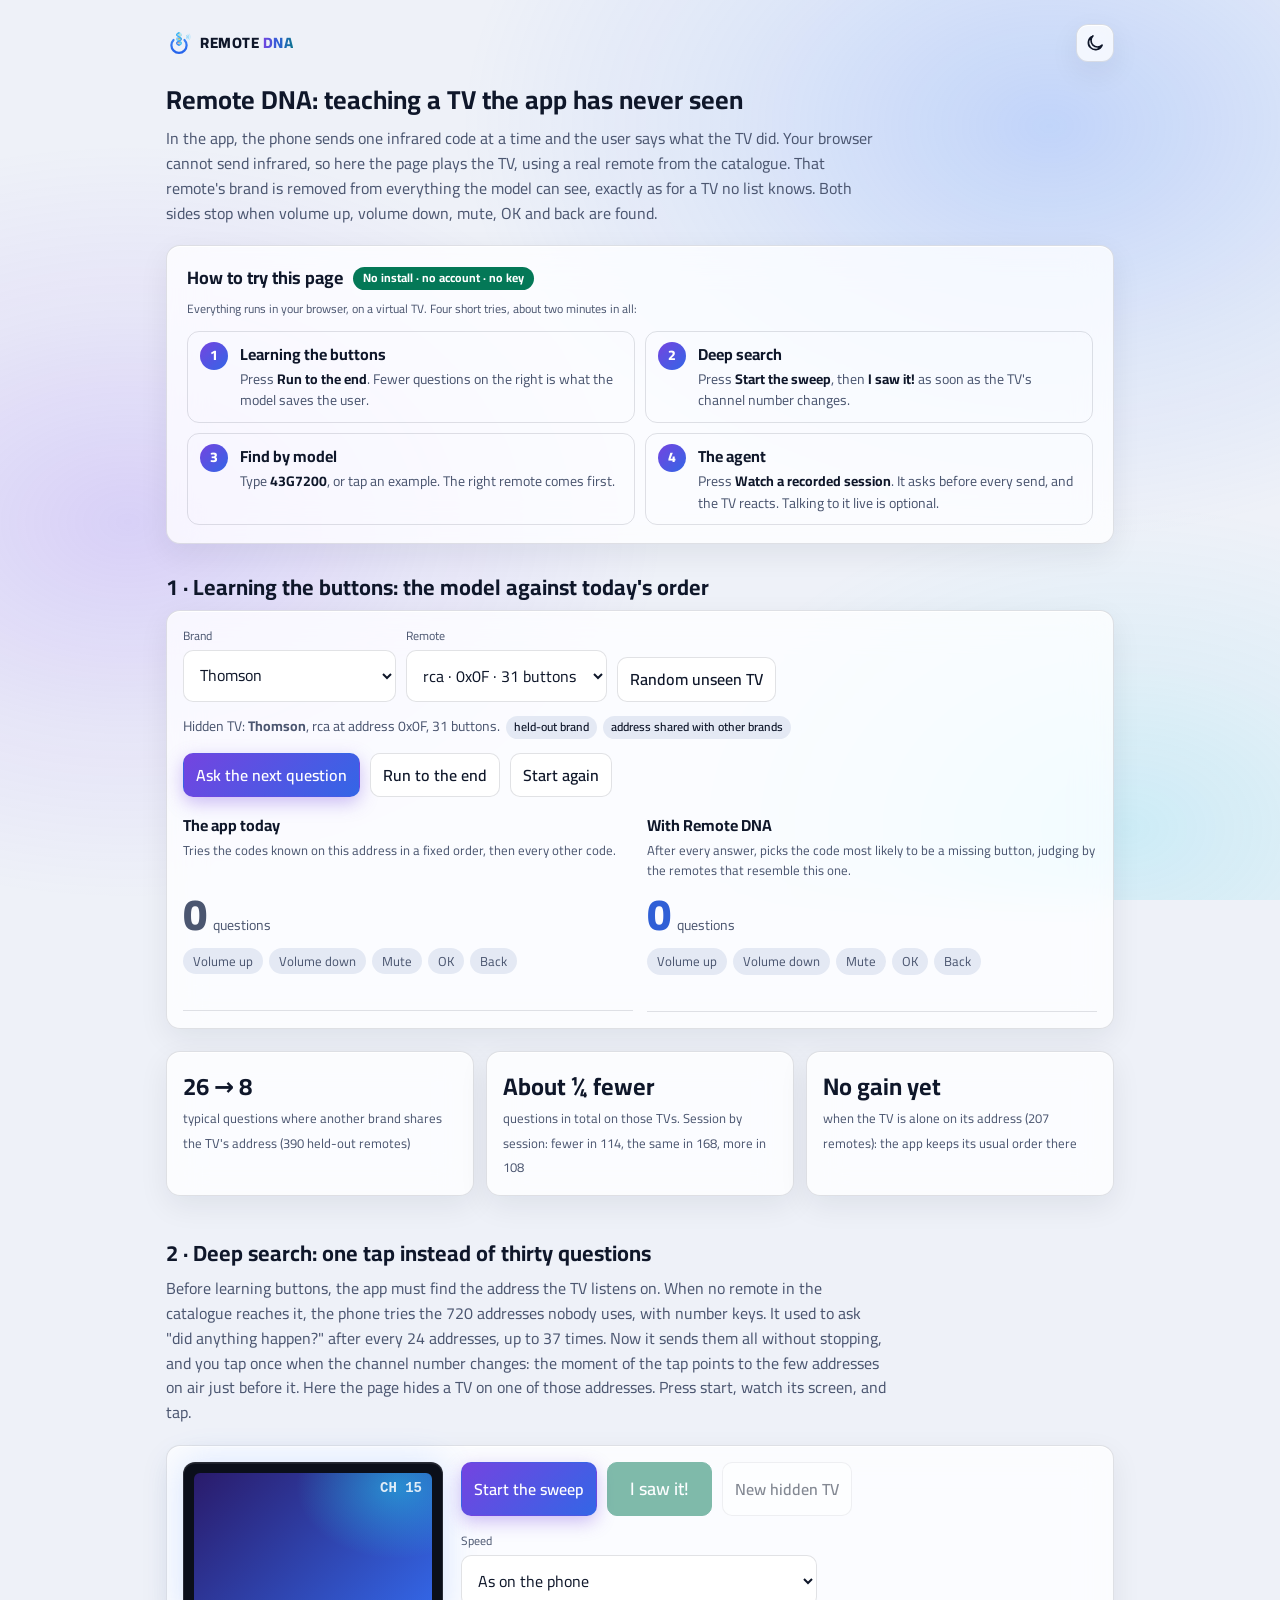
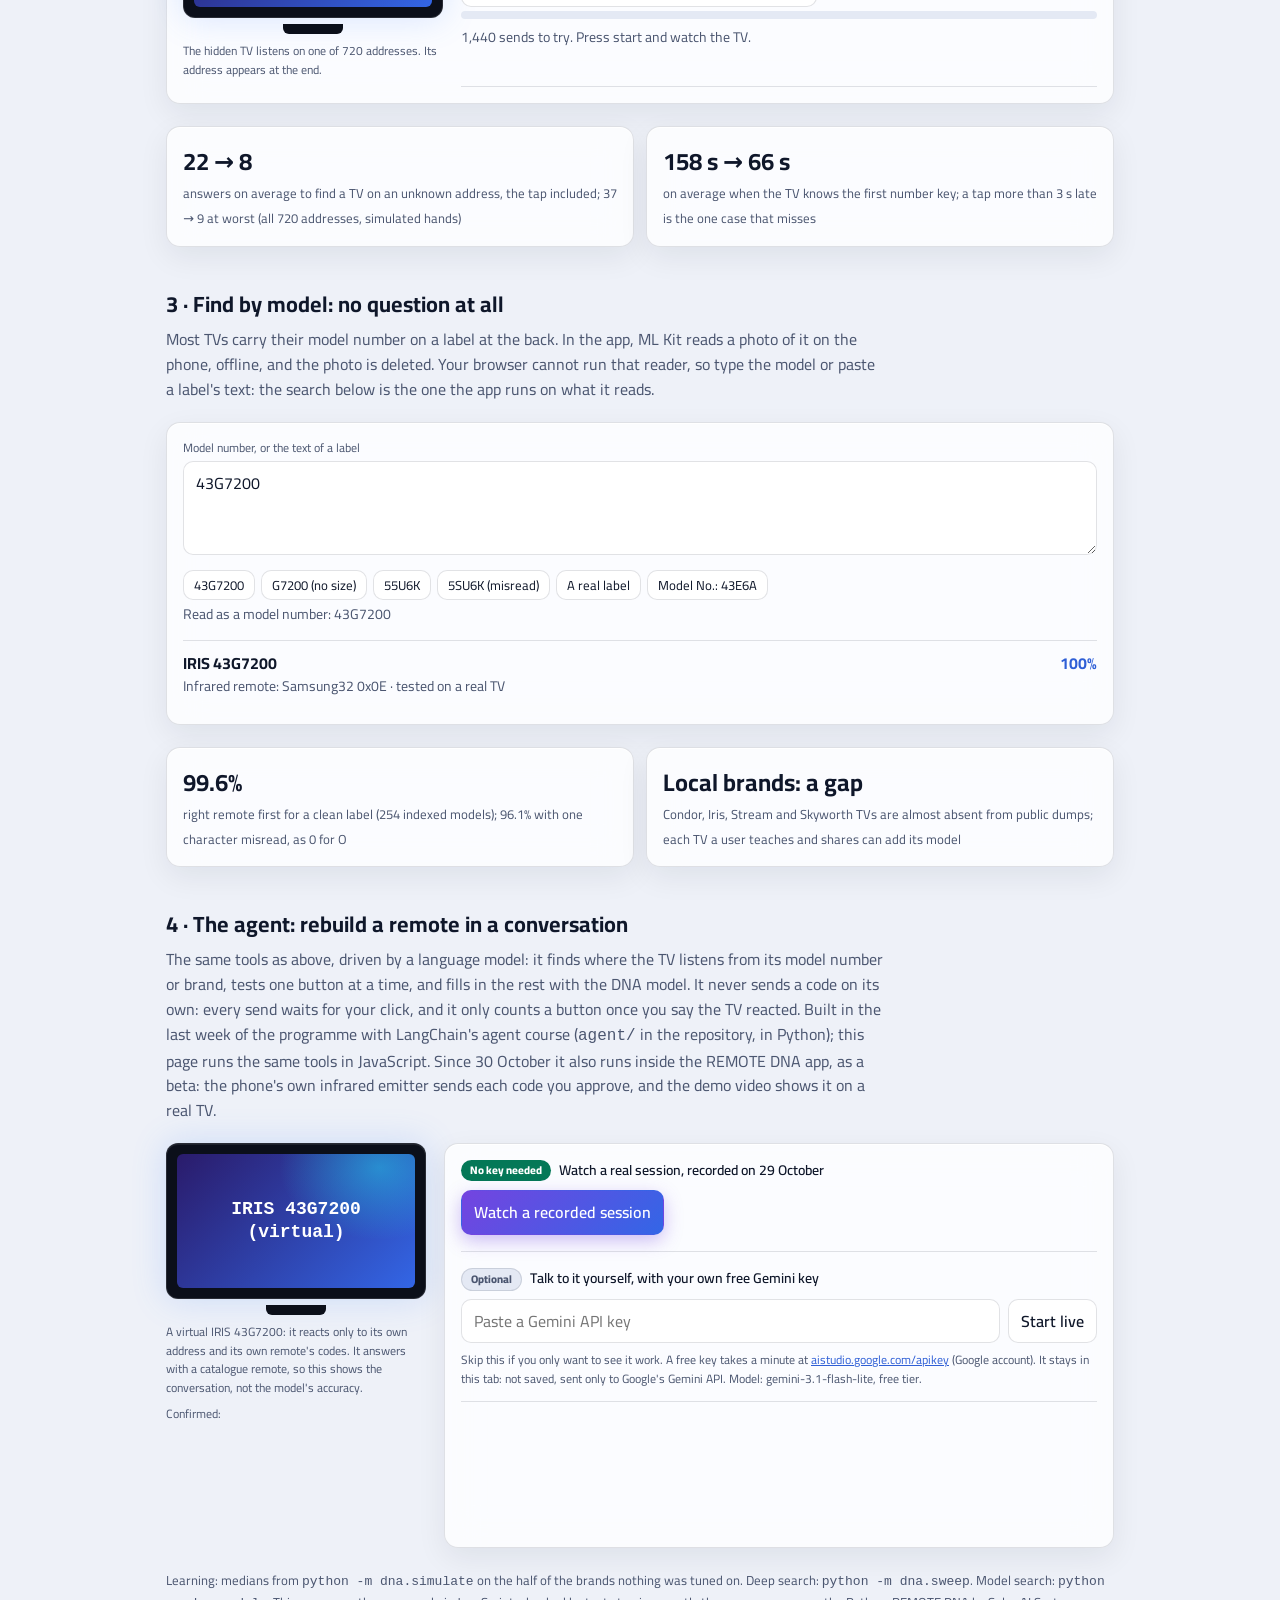
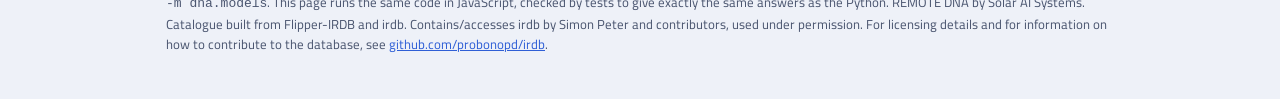
==== demo/index.html @ 00d651a6 "Demo: a quick-start card, numbered sections, and 'no key needed' replay apart from the optional live" ====
<!doctype html>
<html lang="en">
<head>
<meta charset="utf-8">
<meta name="viewport" content="width=device-width, initial-scale=1">
<title>Remote DNA: live demo</title>
<meta name="description" content="Watch Remote DNA learn the buttons of a TV it has never seen, next to the app's current method.">
<meta name="theme-color" content="#05070D" media="(prefers-color-scheme: dark)">
<meta name="theme-color" content="#EEF1F8" media="(prefers-color-scheme: light)">
<link rel="icon" href="../assets/logo-mark.svg" type="image/svg+xml">
<link rel="stylesheet" href="../assets/brand.css">
<script src="../assets/theme.js"></script>
<style>
  /* Colours and type: ../assets/brand.css (brand identity v1.0.3), Night or Day with the system. */
  :root {
    --bg: var(--rd-bg); --card: var(--rd-bg-2); --line: var(--rd-line); --text: var(--rd-ink); --dim: var(--rd-dim);
    --accent: var(--rd-blue); --good: var(--rd-green); --old: var(--rd-dim); --chip: var(--rd-surface-2);
    --fill: var(--rd-action); --on-good: var(--rd-on-green);
  }
  * { box-sizing: border-box; }
  body { margin: 0; background: var(--bg); color: var(--text);
         font: 16px/1.55 var(--rd-font); }
  .wrap { max-width: 980px; margin: 0 auto; padding: 24px 16px 48px; }
  h1 { font-size: 26px; margin: 0 0 6px; }
  .lead { color: var(--dim); margin: 0 0 20px; max-width: 720px; }
  .card { background: var(--card); border: 1px solid var(--line); border-radius: 14px; padding: 16px; }
  .pick { display: flex; flex-wrap: wrap; gap: 10px; align-items: end; margin-bottom: 14px; }
  label { display: block; font-size: 12px; color: var(--dim); margin-bottom: 4px; }
  select, button { font: inherit; border-radius: 10px; border: 1px solid var(--line);
                   background: var(--card); color: var(--text); padding: 9px 12px; }
  select { min-width: 180px; max-width: 100%; }
  button { cursor: pointer; font-weight: 600; }
  button.primary { background: var(--rd-grad-action); border-color: transparent; color: #fff; box-shadow: 0 6px 18px rgba(116,68,224,.35); }
  button:disabled { opacity: .5; cursor: default; }
  .target { font-size: 14px; color: var(--dim); margin: 4px 0 14px; }
  .badge { display: inline-block; font-size: 12px; font-weight: 600; padding: 2px 8px; border-radius: 999px;
           background: var(--chip); color: var(--text); margin-left: 6px; }
  .actions { display: flex; flex-wrap: wrap; gap: 10px; margin-bottom: 16px; }
  .race { display: grid; grid-template-columns: 1fr 1fr; gap: 14px; }
  @media (max-width: 720px) { .race { grid-template-columns: 1fr; } }
  .lane h2 { font-size: 16px; margin: 0 0 2px; }
  .lane .sub { font-size: 13px; color: var(--dim); margin: 0 0 12px; min-height: 40px; }
  .count { font-size: 44px; font-weight: 800; line-height: 1; }
  .count small { font-size: 14px; font-weight: 500; color: var(--dim); margin-left: 6px; }
  .lane.old .count { color: var(--old); }
  .lane.new .count { color: var(--accent); }
  .chips { display: flex; flex-wrap: wrap; gap: 6px; margin: 12px 0; }
  .chip { font-size: 13px; padding: 3px 10px; border-radius: 999px; background: var(--chip); color: var(--dim); }
  .chip.on { background: var(--good); color: var(--on-good); }
  .log { list-style: none; margin: 0; padding: 0; font-size: 13px; max-height: 260px; overflow: auto;
         border-top: 1px solid var(--line); }
  .log li { padding: 6px 0; border-bottom: 1px solid var(--line); }
  .log .hit { color: var(--good); font-weight: 600; }
  .log .why { display: block; color: var(--dim); font-size: 12px; }
  .done { font-weight: 700; color: var(--good); min-height: 24px; }
  .facts { margin-top: 22px; display: grid; grid-template-columns: repeat(3, 1fr); gap: 12px; }
  @media (max-width: 720px) { .facts { grid-template-columns: 1fr; } }
  .fact b { display: block; font-size: 24px; }
  .fact span { font-size: 13px; color: var(--dim); }
  footer { margin-top: 22px; font-size: 13px; color: var(--dim); }
  a { color: var(--accent); }
  .err { color: var(--rd-red); }
  .toc { display: flex; flex-wrap: wrap; gap: 8px; margin: 0 0 18px; font-size: 14px; }
  .toc a { text-decoration: none; padding: 4px 12px; border: 1px solid var(--line); border-radius: 999px; color: var(--text); }
  h2.sec { font-size: 22px; margin: 40px 0 6px; }
  .deep-grid { display: grid; grid-template-columns: 260px 1fr; gap: 18px; align-items: start; }
  @media (max-width: 720px) { .deep-grid { grid-template-columns: 1fr; } }
  .tv { background: #0B0F1A; border-radius: 12px; padding: 10px; border: 1px solid rgba(255,255,255,.12);
         box-shadow: 0 0 34px rgba(79,139,255,.22), inset 0 1px 0 rgba(255,255,255,.08); }
  .screen { position: relative; aspect-ratio: 16 / 9; border-radius: 6px; background: radial-gradient(70% 90% at 85% 10%, rgba(34,211,238,.5), transparent 60%), linear-gradient(135deg, #2A1B6B, #3366E6);
            display: flex; align-items: flex-start; justify-content: flex-end; padding: 8px 10px; overflow: hidden; }
  .screen .ch { color: #fff; font: 700 14px/1 ui-monospace, monospace; opacity: .85; }
  .osd { position: absolute; inset: 0; display: flex; align-items: center; justify-content: center; color: #fff;
         font: 800 54px/1 ui-monospace, monospace; background: rgba(0, 0, 0, .35); opacity: 0; transition: opacity .15s; }
  .osd.on { opacity: 1; }
  .stand { width: 60px; height: 10px; margin: 6px auto 0; border-radius: 0 0 6px 6px; background: #0B0F1A; }
  .tv-note { font-size: 12px; color: var(--dim); margin-top: 8px; }
  button.saw { background: var(--good); border-color: var(--good); color: var(--on-good); font-size: 18px; padding: 12px 22px; }
  .meter { height: 8px; border-radius: 4px; background: var(--chip); overflow: hidden; margin: 4px 0 8px; }
  .meter div { height: 8px; width: 0; background: var(--accent); }
  .hits { list-style: none; margin: 10px 0 0; padding: 0; }
  .hits li { padding: 10px 0; border-top: 1px solid var(--line); display: flex; justify-content: space-between; gap: 12px; flex-wrap: wrap; }
  .hits .what { color: var(--dim); font-size: 14px; }
  .score { font-weight: 700; color: var(--accent); }
  textarea { width: 100%; font: inherit; border-radius: 10px; border: 1px solid var(--line); background: var(--card);
             color: var(--text); padding: 9px 12px; resize: vertical; }
  .examples { display: flex; flex-wrap: wrap; gap: 6px; margin: 8px 0 4px; }
  .examples button { font-size: 13px; padding: 4px 10px; font-weight: 500; }
  .facts.two { grid-template-columns: repeat(2, 1fr); }
  @media (max-width: 720px) { .facts.two { grid-template-columns: 1fr; } }
  .agent-grid { display: grid; grid-template-columns: 260px 1fr; gap: 18px; align-items: start; }
  @media (max-width: 720px) { .agent-grid { grid-template-columns: 1fr; } }
  #a-tv .screen { align-items: center; justify-content: center; color: #fff; font: 700 18px/1.3 ui-monospace, monospace;
                  text-align: center; transition: filter .15s; }
  #a-tv.lit .screen { filter: brightness(1.6); }
  .alog { list-style: none; margin: 0 0 10px; padding: 0; font-size: 14px; max-height: 360px; min-height: 120px; overflow: auto;
          border-top: 1px solid var(--line); }
  .alog li { padding: 7px 0; border-bottom: 1px solid var(--line); overflow-wrap: anywhere; }
  .alog li b { display: inline-block; min-width: 54px; color: var(--dim); font-weight: 600; }
  .alog .a-agent b { color: var(--accent); }
  .alog .a-tv b, .alog .hit { color: var(--good); }
  .alog .note, .alog .ask { color: var(--dim); }
  .alog .ask button { font-size: 13px; padding: 4px 10px; margin-left: 4px; }
  .arow { display: flex; gap: 8px; flex-wrap: wrap; align-items: end; }
  .arow input { flex: 1; min-width: 180px; font: inherit; border-radius: 10px; border: 1px solid var(--line);
                background: var(--card); color: var(--text); padding: 9px 12px; }
  /* quick start and clearer choices */
  .start { margin: 0 0 26px; padding: 18px 20px; }
  .start h2 { font-size: 18px; margin: 0 0 4px; }
  .ok { display: inline-block; font-size: 12px; font-weight: 700; padding: 2px 10px; border-radius: 999px;
        background: var(--good); color: var(--on-good); margin-left: 6px; vertical-align: 2px; }
  .steps4 { list-style: none; margin: 12px 0 0; padding: 0; display: grid; grid-template-columns: repeat(2, 1fr); gap: 10px; }
  @media (max-width: 720px) { .steps4 { grid-template-columns: 1fr; } }
  .steps4 li { display: flex; gap: 12px; align-items: flex-start; padding: 10px 12px; border: 1px solid var(--line); border-radius: 12px; }
  .steps4 .n { flex: none; width: 28px; height: 28px; border-radius: 50%; background: var(--rd-grad-action); color: #fff;
               display: grid; place-items: center; font-weight: 800; font-size: 14px; }
  .steps4 a { color: var(--text); font-weight: 700; text-decoration: none; }
  .steps4 p { margin: 2px 0 0; font-size: 14px; color: var(--dim); }
  .steps4 b { color: var(--text); }
  .agent-opt + .agent-opt { margin-top: 16px; padding-top: 16px; border-top: 1px solid var(--line); }
  .opt { display: flex; flex-wrap: wrap; align-items: center; gap: 8px; font-size: 14px; font-weight: 600; margin: 0 0 8px; }
  .tag { font-size: 11px; font-weight: 800; padding: 2px 9px; border-radius: 999px; }
  .tag.free { background: var(--good); color: var(--on-good); }
  .tag.optional { background: var(--chip); color: var(--dim); border: 1px solid var(--line); }
  .topline { display: flex; align-items: center; justify-content: space-between; gap: 12px; margin: 0 0 18px; }
  .topbar { display: flex; align-items: center; gap: 8px; text-decoration: none; font-size: 15px; }
  .topbar img { width: 26px; height: 26px; }
  /* glass surfaces (brand v1.0.4) */
  .card, .toc a { background: var(--rd-surface); -webkit-backdrop-filter: var(--rd-blur); backdrop-filter: var(--rd-blur); box-shadow: var(--rd-glass-shadow); }
</style>
</head>
<body class="rd-glow">
<div class="wrap">
  <div class="topline">
  <a class="topbar rd-word" href="../"><img src="../assets/logo-mark.svg" alt=""><span>REMOTE <i>DNA</i></span></a>
  <button class="rd-theme" type="button" aria-label="الوضع الليلي / النهاري · Night / Day mode" title="Night / Day"><svg class="i" aria-hidden="true"><use href="../assets/icons.svg#sun"/></svg></button>
  </div>
  <h1>Remote DNA: teaching a TV the app has never seen</h1>
  <p class="lead">
    In the app, the phone sends one infrared code at a time and the user says what the TV did.
    Your browser cannot send infrared, so here the page plays the TV, using a real remote from the
    catalogue. That remote's brand is removed from everything the model can see, exactly as for a TV
    no list knows. Both sides stop when volume up, volume down, mute, OK and back are found.
  </p>
  <div class="card start">
    <h2>How to try this page <span class="ok">No install · no account · no key</span></h2>
    <p class="tv-note">Everything runs in your browser, on a virtual TV. Four short tries, about two minutes in all:</p>
    <ol class="steps4">
      <li><span class="n">1</span><div><a href="#teach">Learning the buttons</a>
        <p>Press <b>Run to the end</b>. Fewer questions on the right is what the model saves the user.</p></div></li>
      <li><span class="n">2</span><div><a href="#deep">Deep search</a>
        <p>Press <b>Start the sweep</b>, then <b>I saw it!</b> as soon as the TV's channel number changes.</p></div></li>
      <li><span class="n">3</span><div><a href="#model">Find by model</a>
        <p>Type <b>43G7200</b>, or tap an example. The right remote comes first.</p></div></li>
      <li><span class="n">4</span><div><a href="#agent">The agent</a>
        <p>Press <b>Watch a recorded session</b>. It asks before every send, and the TV reacts. Talking to it live is optional.</p></div></li>
    </ol>
  </div>

  <h2 class="sec" style="margin-top:0">1 · Learning the buttons: the model against today's order</h2>

  <div class="card" id="teach">
    <div class="pick">
      <div>
        <label for="brand">Brand</label>
        <select id="brand"></select>
      </div>
      <div>
        <label for="remote">Remote</label>
        <select id="remote"></select>
      </div>
      <button id="random">Random unseen TV</button>
    </div>
    <div class="target" id="target">Loading the catalogue…</div>

    <div class="actions">
      <button class="primary" id="step" disabled>Ask the next question</button>
      <button id="run" disabled>Run to the end</button>
      <button id="reset" disabled>Start again</button>
    </div>

    <div class="race">
      <section class="lane old">
        <h2>The app today</h2>
        <p class="sub">Tries the codes known on this address in a fixed order, then every other code.</p>
        <div class="count" id="old-count">0<small>questions</small></div>
        <div class="chips" id="old-chips"></div>
        <div class="done" id="old-done"></div>
        <ul class="log" id="old-log"></ul>
      </section>
      <section class="lane new">
        <h2>With Remote DNA</h2>
        <p class="sub">After every answer, picks the code most likely to be a missing button, judging by the remotes that resemble this one.</p>
        <div class="count" id="new-count">0<small>questions</small></div>
        <div class="chips" id="new-chips"></div>
        <div class="done" id="new-done"></div>
        <ul class="log" id="new-log"></ul>
      </section>
    </div>
  </div>

  <div class="facts">
    <div class="card fact"><b>26 → 8</b><span>typical questions where another brand shares the TV's address (390 held-out remotes)</span></div>
    <div class="card fact"><b>About ¼ fewer</b><span>questions in total on those TVs. Session by session: fewer in 114, the same in 168, more in 108</span></div>
    <div class="card fact"><b>No gain yet</b><span>when the TV is alone on its address (207 remotes): the app keeps its usual order there</span></div>
  </div>

  <h2 class="sec" id="deep">2 · Deep search: one tap instead of thirty questions</h2>
  <p class="lead">
    Before learning buttons, the app must find the address the TV listens on. When no remote in the catalogue
    reaches it, the phone tries the 720 addresses nobody uses, with number keys. It used to ask "did anything
    happen?" after every 24 addresses, up to 37 times. Now it sends them all without stopping, and you tap once
    when the channel number changes: the moment of the tap points to the few addresses on air just before it.
    Here the page hides a TV on one of those addresses. Press start, watch its screen, and tap.
  </p>
  <div class="card">
    <div class="deep-grid">
      <div>
        <div class="tv"><div class="screen"><span class="ch" id="tv-ch">CH 12</span><div class="osd" id="tv-osd"></div></div></div>
        <div class="stand"></div>
        <div class="tv-note" id="tv-note"></div>
      </div>
      <div>
        <div class="actions">
          <button class="primary" id="d-start" disabled>Start the sweep</button>
          <button class="saw" id="d-saw" disabled>I saw it!</button>
          <button id="d-new" disabled>New hidden TV</button>
        </div>
        <label for="d-speed">Speed</label>
        <select id="d-speed">
          <option value="1">As on the phone</option>
          <option value="3">3× faster (a few more questions after the tap)</option>
        </select>
        <div class="meter"><div id="d-bar"></div></div>
        <div class="target" id="d-now">Loading the catalogue…</div>
        <div class="done" id="d-result"></div>
        <ul class="log" id="d-log"></ul>
      </div>
    </div>
  </div>
  <div class="facts two">
    <div class="card fact"><b>22 → 8</b><span>answers on average to find a TV on an unknown address, the tap included; 37 → 9 at worst (all 720 addresses, simulated hands)</span></div>
    <div class="card fact"><b>158 s → 66 s</b><span>on average when the TV knows the first number key; a tap more than 3 s late is the one case that misses</span></div>
  </div>

  <h2 class="sec" id="model">3 · Find by model: no question at all</h2>
  <p class="lead">
    Most TVs carry their model number on a label at the back. In the app, ML Kit reads a photo of it on the
    phone, offline, and the photo is deleted. Your browser cannot run that reader, so type the model or paste
    a label's text: the search below is the one the app runs on what it reads.
  </p>
  <div class="card">
    <label for="m-text">Model number, or the text of a label</label>
    <textarea id="m-text" rows="3" placeholder="e.g. 43G7200"></textarea>
    <div class="examples" id="m-examples"></div>
    <div class="target" id="m-read"></div>
    <ul class="hits" id="m-hits"></ul>
  </div>
  <div class="facts two">
    <div class="card fact"><b>99.6%</b><span>right remote first for a clean label (254 indexed models); 96.1% with one character misread, as 0 for O</span></div>
    <div class="card fact"><b>Local brands: a gap</b><span>Condor, Iris, Stream and Skyworth TVs are almost absent from public dumps; each TV a user teaches and shares can add its model</span></div>
  </div>

  <h2 class="sec" id="agent">4 · The agent: rebuild a remote in a conversation</h2>
  <p class="lead">
    The same tools as above, driven by a language model: it finds where the TV listens from its model number or
    brand, tests one button at a time, and fills in the rest with the DNA model. It never sends a code on its own:
    every send waits for your click, and it only counts a button once you say the TV reacted. Built in the last
    week of the programme with LangChain's agent course (<code>agent/</code> in the repository, in Python); this
    page runs the same tools in JavaScript. Since 30 October it also runs inside the REMOTE DNA app, as a beta:
    the phone's own infrared emitter sends each code you approve, and the demo video shows it on a real TV.
  </p>
  <div class="agent-grid">
    <div>
      <div class="tv" id="a-tv"><div class="screen" id="a-screen">IRIS 43G7200 (virtual)</div></div>
      <div class="stand"></div>
      <div class="tv-note">A virtual IRIS 43G7200: it reacts only to its own address and its own remote's codes.
        It answers with a catalogue remote, so this shows the conversation, not the model's accuracy.</div>
      <div class="tv-note">Confirmed: <span id="a-state"></span></div>
    </div>
    <div class="card">
      <div class="agent-opt">
        <div class="opt"><span class="tag free">No key needed</span> Watch a real session, recorded on 29 October</div>
        <button class="primary" id="a-replay">Watch a recorded session</button>
      </div>
      <div class="agent-opt">
        <div class="opt"><span class="tag optional">Optional</span> Talk to it yourself, with your own free Gemini key</div>
        <div class="arow">
          <input id="a-key" type="password" autocomplete="off" placeholder="Paste a Gemini API key">
          <button id="a-start">Start live</button>
        </div>
        <div class="tv-note">Skip this if you only want to see it work. A free key takes a minute at
          <a href="https://aistudio.google.com/apikey" target="_blank" rel="noopener">aistudio.google.com/apikey</a> (Google account).
          It stays in this tab: not saved, sent only to Google's Gemini API. Model: gemini-3.1-flash-lite, free tier.</div>
      </div>
      <ul class="alog" id="a-log" style="margin-top:12px"></ul>
      <div id="a-live" hidden>
        <form class="arow" id="a-form">
          <input id="a-text" autocomplete="off" placeholder="Describe your TV, or say what it did">
          <button class="primary" id="a-send">Send</button>
        </form>
      </div>
    </div>
  </div>

  <footer>
    Learning: medians from <code>python -m dna.simulate</code> on the half of the brands nothing was tuned on.
    Deep search: <code>python -m dna.sweep</code>. Model search: <code>python -m dna.models</code>.
    This page runs the same code in JavaScript, checked by tests to give exactly the same answers as the Python.
    REMOTE DNA by Solar AI Systems. Catalogue built from Flipper-IRDB and irdb.
    Contains/accesses irdb by Simon Peter and contributors, used under permission. For licensing details and for
    information on how to contribute to the database, see <a href="https://github.com/probonopd/irdb">github.com/probonopd/irdb</a>.
  </footer>
</div>

<script type="module">
import { ESSENTIALS, foldOf, loadCatalogue, poolFor, startSession } from './dna.js';

const LABEL = { volUp: 'Volume up', volDown: 'Volume down', mute: 'Mute', ok: 'OK', back: 'Back', power: 'Power',
  chUp: 'Channel up', chDown: 'Channel down', menu: 'Menu', home: 'Home', up: 'Up', down: 'Down', left: 'Left',
  right: 'Right', source: 'Source', info: 'Info', exit: 'Exit' };
const label = (b) => LABEL[b] ?? b.replace(/([A-Z])/g, ' $1').replace(/^./, (c) => c.toUpperCase());
const hex = (c) => '0x' + c.toString(16).toUpperCase().padStart(2, '0');
const $ = (id) => document.getElementById(id);

let remotes = [];
let byBrand = new Map();
let target = null;
let lanes = {};

function buildLane(key, useModel) {
  const pool = poolFor(target, remotes);
  const session = startSession(target, pool, useModel);
  $(key + '-log').innerHTML = '';
  $(key + '-done').textContent = '';
  lanes[key] = session;
  render(key);
}

function render(key) {
  const s = lanes[key];
  $(key + '-count').firstChild.textContent = s.questions;
  $(key + '-chips').innerHTML = s.targets
    .map((b) => `<span class="chip${s.found.has(b) ? ' on' : ''}">${label(b)}</span>`).join('');
  if (s.done) $(key + '-done').textContent = s.gaveUp ? 'Gave up after 300 questions' : `All found in ${s.questions} questions`;
}

function logStep(key) {
  const s = lanes[key];
  if (!s.last) return;
  const { command, button, why } = s.last;
  const hit = button && s.targets.includes(button);
  const said = button ? `the TV did ${label(button)}` : 'nothing happened';
  let reason = '';
  if (why && why.length) {
    const names = why.map((v) => `${[...v.remote.brands].slice(0, 2).join('/')} (${label(v.button)})`).join(', ');
    reason = `<span class="why">Chosen because it matches: ${names}</span>`;
  }
  const li = document.createElement('li');
  li.innerHTML = `Q${s.questions}: sent ${hex(command)}, ${hit ? `<span class="hit">${said}</span>` : said}${reason}`;
  $(key + '-log').prepend(li);
}

function step() {
  for (const key of ['old', 'new']) {
    const s = lanes[key];
    if (s.done) continue;
    s.next();
    logStep(key);
    render(key);
  }
  const over = lanes.old.done && lanes.new.done;
  $('step').disabled = $('run').disabled = over;
}

function runToEnd() {
  let guard = 0;
  while (!(lanes.old.done && lanes.new.done) && guard++ < 400) step();
}

function chooseTarget(t) {
  target = t;
  const unseen = foldOf(t) === 1;
  const shared = poolFor(t, remotes).some((r) => r.address === t.address);
  $('target').innerHTML =
    `Hidden TV: <b>${[...t.brands].join(' / ')}</b>, ${t.protocol} at address ${hex(t.address)}, ` +
    `${Object.keys(t.commands).length} buttons.` +
    (unseen ? '<span class="badge">held-out brand</span>' : '') +
    `<span class="badge">${shared ? 'address shared with other brands' : 'alone on its address'}</span>`;
  buildLane('old', false);
  buildLane('new', true);
  $('step').disabled = $('run').disabled = false;
  $('reset').disabled = false;
}

function fillRemotes(brand) {
  const list = byBrand.get(brand) ?? [];
  $('remote').innerHTML = list
    .map((r, i) => `<option value="${i}">${r.protocol} · ${hex(r.address)} · ${Object.keys(r.commands).length} buttons</option>`)
    .join('');
  if (list.length) chooseTarget(list[0]);
}

function randomUnseen() {
  const pick = remotes.filter((r) => foldOf(r) === 1 && ESSENTIALS.every((b) => b in r.commands)
    && poolFor(r, remotes).some((p) => p.address === r.address));
  const t = pick[Math.floor(Math.random() * pick.length)];
  const brand = [...t.brands].sort()[0];
  $('brand').value = brand;
  fillRemotes(brand);
  $('remote').value = String(byBrand.get(brand).indexOf(t));
  chooseTarget(t);
}

try {
  const raw = await (await fetch('../data/catalogue.json')).json();
  remotes = loadCatalogue(raw).filter((r) => ESSENTIALS.some((b) => b in r.commands));
  for (const r of remotes) {
    for (const b of r.brands) {
      if (!byBrand.has(b)) byBrand.set(b, []);
      byBrand.get(b).push(r);
    }
  }
  const brands = [...byBrand.keys()].sort((a, b) => a.localeCompare(b));
  $('brand').innerHTML = brands.map((b) => `<option>${b}</option>`).join('');
  $('brand').onchange = (e) => fillRemotes(e.target.value);
  $('remote').onchange = (e) => chooseTarget(byBrand.get($('brand').value)[Number(e.target.value)]);
  $('random').onclick = randomUnseen;
  $('step').onclick = step;
  $('run').onclick = runToEnd;
  $('reset').onclick = () => chooseTarget(target);
  randomUnseen();
} catch (e) {
  $('target').innerHTML = `<span class="err">The catalogue could not be loaded. Open this page through a web server, not as a file.</span>`;
}
</script>
<script type="module" src="./extra.js"></script>
<script type="module" src="./agent-ui.js"></script>
</body>
</html>
---- assets/brand.css ----
/* REMOTE DNA web brand layer: fonts and colour tokens shared by every page
   (landing page, guide, demo, privacy and terms).
   Source of truth: the brand identity file (brand/README.md, sections 3, 4 and 8,
   and brand/color/tokens.css in the app repository). Night (dark) is the brand's
   base; Day (light) follows the visitor's system setting, or is forced with
   <html data-theme="light"> / <html data-theme="dark">. */

@font-face{font-family:"Cairo";font-weight:400;font-style:normal;font-display:swap;src:url("fonts/Cairo_400Regular.ttf") format("truetype")}
@font-face{font-family:"Cairo";font-weight:600;font-style:normal;font-display:swap;src:url("fonts/Cairo_600SemiBold.ttf") format("truetype")}
@font-face{font-family:"Cairo";font-weight:700;font-style:normal;font-display:swap;src:url("fonts/Cairo_700Bold.ttf") format("truetype")}
@font-face{font-family:"Cairo";font-weight:800 900;font-style:normal;font-display:swap;src:url("fonts/Cairo_800ExtraBold.ttf") format("truetype")}

:root{
  color-scheme:dark;
  --rd-font:"Cairo",system-ui,-apple-system,"Segoe UI",Roboto,"Noto Sans Arabic",sans-serif;
  /* Night: the brand's base */
  --rd-bg:#05070D;            /* Night 950 */
  --rd-bg-2:#0E1322;          /* Night 900: menus, solid fields */
  --rd-surface:rgba(255,255,255,.06);       /* glass */
  --rd-surface-2:rgba(255,255,255,.10);     /* stronger glass */
  --rd-line:rgba(255,255,255,.12);          /* glass stroke */
  --rd-ink:#F5F7FB;
  --rd-dim:#9AA6BF;
  --rd-blue:#4F8BFF;          /* Signal Blue: text, icons, glow */
  --rd-violet:#8B5CF6;        /* Helix Violet */
  --rd-cyan:#22D3EE;          /* Pulse Cyan */
  --rd-orange:#FB923C;        /* IR Orange */
  --rd-green:#34D399;         /* Go Green */
  --rd-red:#F43F5E;           /* Stop Red */
  --rd-action:#3366E6;        /* Action Fill: solid fill under white text (5.0:1) */
  --rd-violet-fill:#7444E0;   /* Violet Fill: solid fill under white text (5.8:1) */
  --rd-on-green:#05070D;      /* text on green fills (never white) */
  --rd-grad-action:linear-gradient(135deg,#7444E0,#3366E6);
  --rd-grad-brand:linear-gradient(90deg,#8B5CF6,#4F8BFF,#22D3EE);
  --rd-header:rgba(5,7,13,.78);
  --rd-band:rgba(14,19,34,.6);
  --rd-glow-1:rgba(79,139,255,.16);
  --rd-glow-2:rgba(139,92,246,.12);
  --rd-shadow:0 18px 44px rgba(0,0,0,.45);
  --rd-a:#22C55E; --rd-t:#EF4444; --rd-g:#FACC15; --rd-c:#38BDF8;  /* DNA bases */
  /* The app's GlassBackdrop: three soft glows (blue, violet, cyan) at the same spots and strengths */
  --rd-backdrop:radial-gradient(46% 46% at 82% 14%,rgba(79,139,255,.5) 0%,rgba(79,139,255,.175) 55%,transparent 100%),radial-gradient(42% 42% at 10% 58%,rgba(139,92,246,.42) 0%,rgba(139,92,246,.147) 55%,transparent 100%),radial-gradient(36% 36% at 88% 92%,rgba(34,211,238,.22) 0%,rgba(34,211,238,.077) 55%,transparent 100%);
  --rd-blur:blur(18px) saturate(150%);
  --rd-glass-shadow:inset 0 1px 0 rgba(255,255,255,.10),0 12px 32px rgba(0,0,0,.30);
  --rd-glass-hover:0 0 0 1px rgba(79,139,255,.55),0 16px 40px rgba(79,139,255,.22);
}

/* Day: every coloured text token holds 4.5:1 or more on --rd-bg and on white */
@media (prefers-color-scheme: light){
  :root:not([data-theme="dark"]){
    color-scheme:light;
    --rd-bg:#EEF1F8; --rd-bg-2:#FFFFFF;
    --rd-surface:rgba(255,255,255,.78); --rd-surface-2:#E4E9F4; --rd-line:rgba(15,23,42,.12);
    --rd-ink:#0F172A; --rd-dim:#4B5670;
    --rd-blue:#2F5FD6; --rd-violet:#7444E0; --rd-cyan:#0E7490; --rd-orange:#C2410C; --rd-green:#047857; --rd-red:#BE123C;
    --rd-on-green:#FFFFFF;
    --rd-grad-brand:linear-gradient(90deg,#7444E0,#2F5FD6,#0E7490);
    --rd-header:rgba(238,241,248,.82); --rd-band:rgba(228,233,244,.75);
    --rd-glow-1:rgba(47,95,214,.10); --rd-glow-2:rgba(116,68,224,.08);
    --rd-shadow:0 14px 34px rgba(15,23,42,.12);
    --rd-backdrop:radial-gradient(46% 46% at 82% 14%,rgba(79,139,255,.28) 0%,rgba(79,139,255,.098) 55%,transparent 100%),radial-gradient(42% 42% at 10% 58%,rgba(139,92,246,.22) 0%,rgba(139,92,246,.077) 55%,transparent 100%),radial-gradient(36% 36% at 88% 92%,rgba(34,211,238,.16) 0%,rgba(34,211,238,.056) 55%,transparent 100%);
    --rd-glass-shadow:inset 0 1px 0 rgba(255,255,255,.95),0 10px 30px rgba(15,23,42,.07);
    --rd-glass-hover:0 0 0 1px rgba(47,95,214,.45),0 14px 36px rgba(47,95,214,.16);
  }
}
:root[data-theme="light"]{
  color-scheme:light;
  --rd-bg:#EEF1F8; --rd-bg-2:#FFFFFF;
  --rd-surface:rgba(255,255,255,.78); --rd-surface-2:#E4E9F4; --rd-line:rgba(15,23,42,.12);
  --rd-ink:#0F172A; --rd-dim:#4B5670;
  --rd-blue:#2F5FD6; --rd-violet:#7444E0; --rd-cyan:#0E7490; --rd-orange:#C2410C; --rd-green:#047857; --rd-red:#BE123C;
  --rd-on-green:#FFFFFF;
  --rd-grad-brand:linear-gradient(90deg,#7444E0,#2F5FD6,#0E7490);
  --rd-header:rgba(238,241,248,.82); --rd-band:rgba(228,233,244,.75);
  --rd-glow-1:rgba(47,95,214,.10); --rd-glow-2:rgba(116,68,224,.08);
  --rd-shadow:0 14px 34px rgba(15,23,42,.12);
  --rd-backdrop:radial-gradient(46% 46% at 82% 14%,rgba(79,139,255,.28) 0%,rgba(79,139,255,.098) 55%,transparent 100%),radial-gradient(42% 42% at 10% 58%,rgba(139,92,246,.22) 0%,rgba(139,92,246,.077) 55%,transparent 100%),radial-gradient(36% 36% at 88% 92%,rgba(34,211,238,.16) 0%,rgba(34,211,238,.056) 55%,transparent 100%);
  --rd-glass-shadow:inset 0 1px 0 rgba(255,255,255,.95),0 10px 30px rgba(15,23,42,.07);
  --rd-glass-hover:0 0 0 1px rgba(47,95,214,.45),0 14px 36px rgba(47,95,214,.16);
}

/* The wordmark: "REMOTE" in ink, "DNA" in the brand gradient, Cairo ExtraBold */
.rd-word{font-family:var(--rd-font);font-weight:800;letter-spacing:.5px;color:var(--rd-ink)}
.rd-word i,.rd-grad-text{font-style:normal;background:var(--rd-grad-brand);-webkit-background-clip:text;background-clip:text;color:transparent}

/* Glowing backdrop behind every page (add class "rd-glow" to <body>) */
.rd-glow::before{content:"";position:fixed;inset:0;z-index:-1;pointer-events:none;background:var(--rd-backdrop)}

/* Glass surface: translucent, blurred, lit top edge */
.rd-glass{background:var(--rd-surface);border:1px solid var(--rd-line);-webkit-backdrop-filter:var(--rd-blur);backdrop-filter:var(--rd-blur);box-shadow:var(--rd-glass-shadow)}

/* Original line icons: <svg class="i"><use href="assets/icons.svg#dna"/></svg> */
.i{width:1.2em;height:1.2em;display:inline-block;vertical-align:-.22em;flex:none}
/* Icon chip in a link colour: style="--c:var(--rd-orange)" (IR), blue (Wi-Fi), violet (Bluetooth, AI), cyan (AC) */
.rd-ico{--c:var(--rd-blue);display:inline-grid;place-items:center;flex:none;width:44px;height:44px;border-radius:14px;color:var(--c);
  background:linear-gradient(145deg,color-mix(in srgb,var(--c) 24%,transparent),color-mix(in srgb,var(--c) 6%,transparent));
  border:1px solid color-mix(in srgb,var(--c) 40%,transparent);
  box-shadow:0 0 20px color-mix(in srgb,var(--c) 24%,transparent),inset 0 1px 0 rgba(255,255,255,.14)}
.rd-ico .i{width:24px;height:24px}

/* Night / Day switch (assets/theme.js): the sun at night, the moon by day */
.rd-theme{display:inline-grid;place-items:center;flex:none;width:38px;height:38px;padding:0;border-radius:12px;cursor:pointer;
  color:var(--rd-ink);background:var(--rd-surface);border:1px solid var(--rd-line);
  -webkit-backdrop-filter:var(--rd-blur);backdrop-filter:var(--rd-blur);box-shadow:var(--rd-glass-shadow);transition:color .2s,box-shadow .2s}
.rd-theme:hover{color:var(--rd-blue);box-shadow:var(--rd-glass-hover)}
.rd-theme:focus-visible{outline:2px solid var(--rd-blue);outline-offset:2px}
.rd-theme .i{width:20px;height:20px}
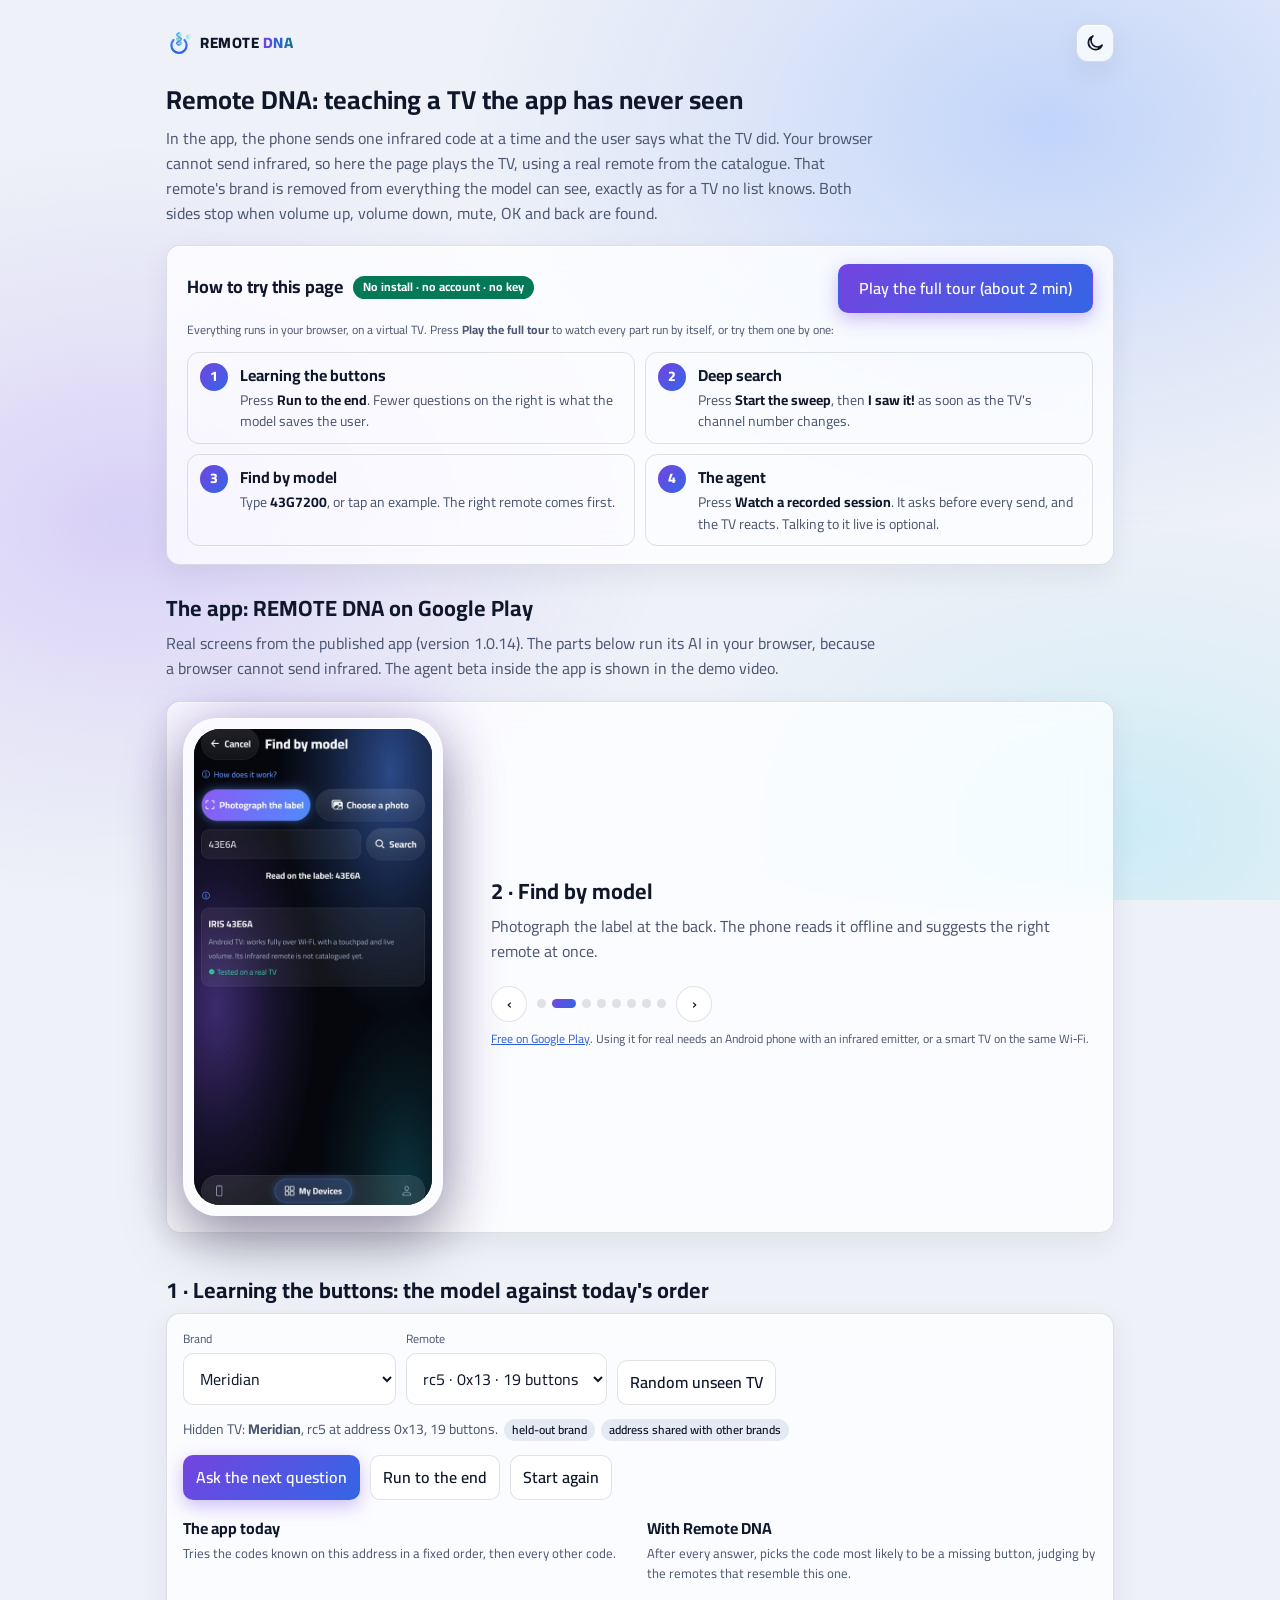
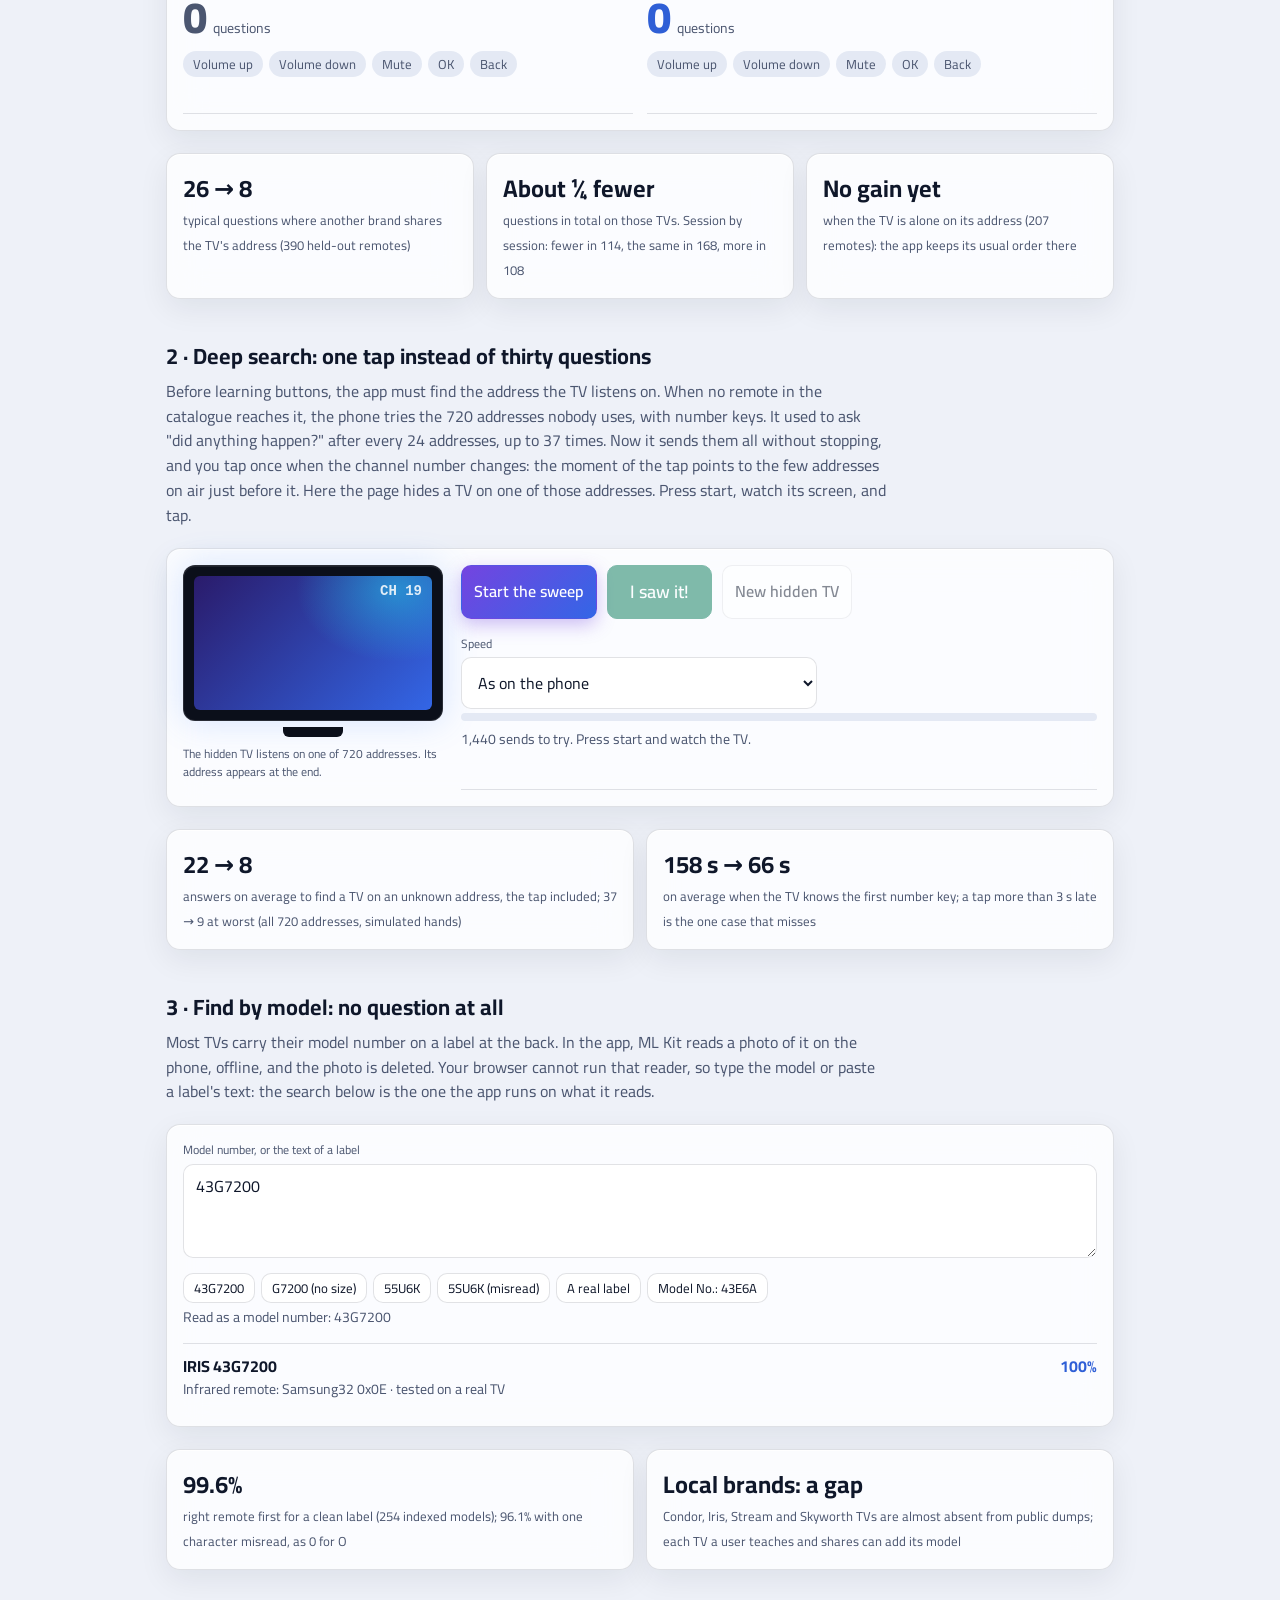
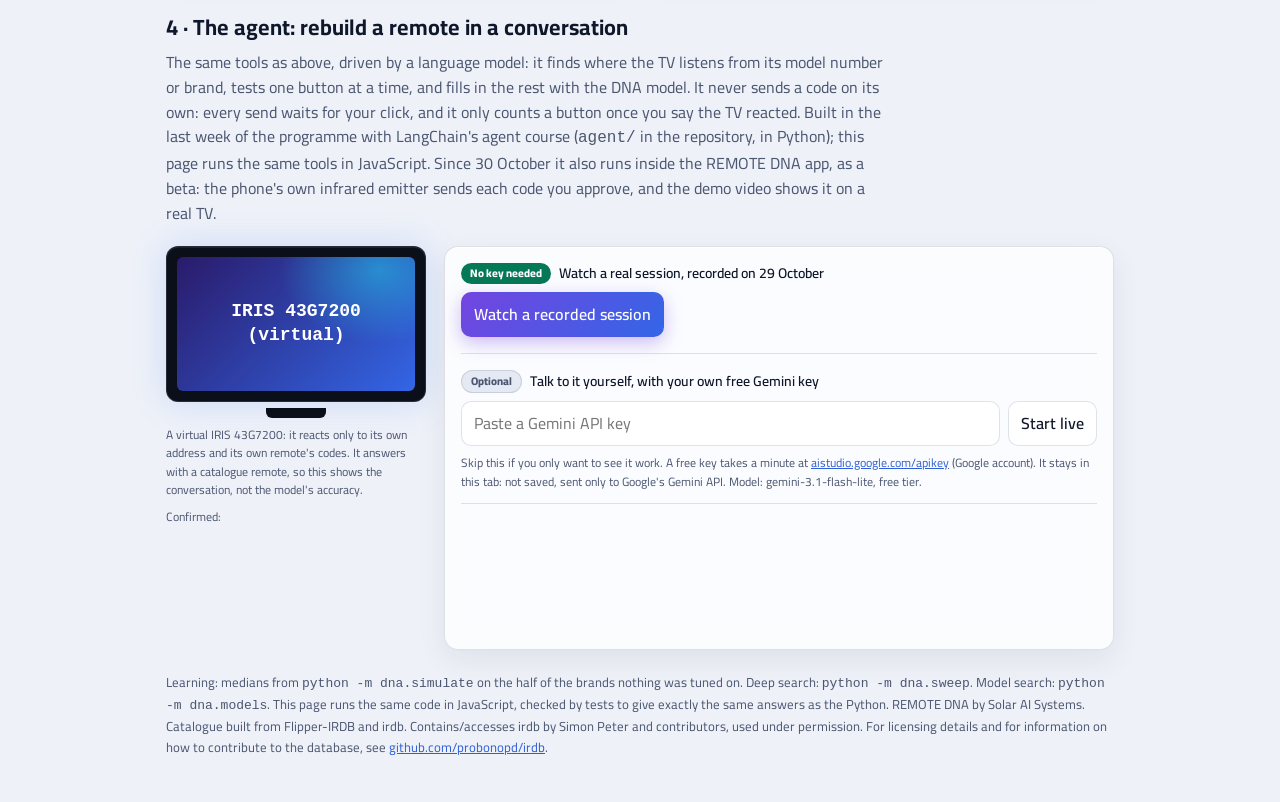
==== commit 11e9f644: "Demo: the app's real screens as a slideshow, and a guided tour that plays every part by itself Co-Au" ====
--- a/demo/index.html
+++ b/demo/index.html
@@ -122,6 +122,32 @@
   .tag { font-size: 11px; font-weight: 800; padding: 2px 9px; border-radius: 999px; }
   .tag.free { background: var(--good); color: var(--on-good); }
   .tag.optional { background: var(--chip); color: var(--dim); border: 1px solid var(--line); }
+  /* the app slideshow */
+  .app-grid { display: grid; grid-template-columns: 280px 1fr; gap: 28px; align-items: center; }
+  @media (max-width: 720px) { .app-grid { grid-template-columns: 1fr; justify-items: center; } }
+  .phone { width: 260px; border-radius: 34px; padding: 10px; background: linear-gradient(160deg, rgba(255,255,255,.22), rgba(255,255,255,.05));
+           border: 1px solid rgba(255,255,255,.18); box-shadow: 0 24px 60px rgba(0,0,0,.35), 0 0 60px rgba(116,68,224,.28), inset 0 1px 0 rgba(255,255,255,.25); }
+  .phone-screen { position: relative; aspect-ratio: 1 / 2; border-radius: 26px; overflow: hidden; background: #05070D; }
+  .phone-screen img { position: absolute; inset: 0; width: 100%; height: 100%; object-fit: cover; opacity: 0; transition: opacity .6s ease; }
+  .phone-screen img.on { opacity: 1; }
+  @media (prefers-reduced-motion: reduce) { .phone-screen img { transition: none; } }
+  #app-caps { list-style: none; margin: 0; padding: 0; min-height: 96px; }
+  #app-caps b { display: block; font-size: 22px; margin-bottom: 6px; }
+  #app-caps span { color: var(--dim); font-size: 16px; }
+  .app-nav { display: flex; align-items: center; gap: 10px; margin: 16px 0 6px; }
+  #app-dots { display: flex; gap: 6px; }
+  #app-dots button { width: 9px; height: 9px; padding: 0; border-radius: 50%; border: 0; background: var(--line); cursor: pointer; }
+  #app-dots button[aria-current="true"] { width: 24px; border-radius: 5px; background: var(--rd-grad-action); }
+  .app-nav > button { width: 36px; height: 36px; padding: 0; border-radius: 50%; }
+  /* the guided tour */
+  .start-head { display: flex; flex-wrap: wrap; align-items: center; justify-content: space-between; gap: 12px; }
+  #tour-play { font-size: 16px; padding: 11px 20px; }
+  #tour-bar { position: fixed; left: 50%; bottom: 18px; transform: translateX(-50%); z-index: 20; width: min(720px, calc(100% - 24px));
+              display: flex; align-items: center; gap: 12px; padding: 10px 12px 10px 16px; border-radius: 16px;
+              background: var(--rd-bg-2); border: 1px solid var(--rd-line); box-shadow: 0 16px 40px rgba(0,0,0,.35), 0 0 0 1px rgba(116,68,224,.25); }
+  #tour-bar[hidden] { display: none; }
+  #tour-step { flex: none; font-size: 12px; font-weight: 800; padding: 3px 10px; border-radius: 999px; background: var(--rd-grad-action); color: #fff; }
+  #tour-text { flex: 1; font-size: 14px; }
   .topline { display: flex; align-items: center; justify-content: space-between; gap: 12px; margin: 0 0 18px; }
   .topbar { display: flex; align-items: center; gap: 8px; text-decoration: none; font-size: 15px; }
   .topbar img { width: 26px; height: 26px; }
@@ -143,8 +169,11 @@
     no list knows. Both sides stop when volume up, volume down, mute, OK and back are found.
   </p>
   <div class="card start">
-    <h2>How to try this page <span class="ok">No install · no account · no key</span></h2>
-    <p class="tv-note">Everything runs in your browser, on a virtual TV. Four short tries, about two minutes in all:</p>
+    <div class="start-head">
+      <h2>How to try this page <span class="ok">No install · no account · no key</span></h2>
+      <button class="primary" id="tour-play" type="button">Play the full tour (about 2 min)</button>
+    </div>
+    <p class="tv-note">Everything runs in your browser, on a virtual TV. Press <b>Play the full tour</b> to watch every part run by itself, or try them one by one:</p>
     <ol class="steps4">
       <li><span class="n">1</span><div><a href="#teach">Learning the buttons</a>
         <p>Press <b>Run to the end</b>. Fewer questions on the right is what the model saves the user.</p></div></li>
@@ -157,7 +186,42 @@
     </ol>
   </div>
 
-  <h2 class="sec" style="margin-top:0">1 · Learning the buttons: the model against today's order</h2>
+  <h2 class="sec" id="app" style="margin-top:0">The app: REMOTE DNA on Google Play</h2>
+  <p class="lead">Real screens from the published app (version 1.0.14). The parts below run its AI in your browser,
+    because a browser cannot send infrared. The agent beta inside the app is shown in the demo video.</p>
+  <div class="card app-grid" id="app-box">
+    <div class="phone"><div class="phone-screen" id="app-phone">
+        <img src="../assets/tour/01-add-device.jpg" alt="REMOTE DNA screen: Add a device" width="540" height="1080" class="on">
+        <img src="../assets/tour/02-find-by-model.jpg" alt="REMOTE DNA screen: Find by model" width="540" height="1080">
+        <img src="../assets/tour/03-teach-my-tv.jpg" alt="REMOTE DNA screen: Teach my TV" width="540" height="1080" loading="lazy">
+        <img src="../assets/tour/04-remote-dna-ai.jpg" alt="REMOTE DNA screen: Remote DNA AI" width="540" height="1080" loading="lazy">
+        <img src="../assets/tour/05-androidtv.jpg" alt="REMOTE DNA screen: Android TV over Wi‑Fi" width="540" height="1080" loading="lazy">
+        <img src="../assets/tour/06-wifi.jpg" alt="REMOTE DNA screen: Wi‑Fi devices" width="540" height="1080" loading="lazy">
+        <img src="../assets/tour/07-ac.jpg" alt="REMOTE DNA screen: Air conditioner" width="540" height="1080" loading="lazy">
+        <img src="../assets/tour/08-guide.jpg" alt="REMOTE DNA screen: Built-in guide" width="540" height="1080" loading="lazy">
+    </div></div>
+    <div>
+      <ul id="app-caps" aria-live="polite">
+          <li><b>1 · Add a device</b><span>Wi‑Fi, Bluetooth or infrared: the phone reaches the TV, box or air conditioner the fastest way it can.</span></li>
+          <li hidden><b>2 · Find by model</b><span>Photograph the label at the back. The phone reads it offline and suggests the right remote at once.</span></li>
+          <li hidden><b>3 · Teach my TV</b><span>A TV no list knows: the phone sends one code, you answer with one tap, and the DNA model picks the next code.</span></li>
+          <li hidden><b>4 · Remote DNA AI</b><span>Questions and answers on the phone, offline, that take you to the right way of adding your device.</span></li>
+          <li hidden><b>5 · Android TV over Wi‑Fi</b><span>Touchpad, arrows, a cursor and typing on the TV, with no infrared needed.</span></li>
+          <li hidden><b>6 · Wi‑Fi devices</b><span>Finds Android TV, Google TV, LG, Samsung and Roku sets on the home network.</span></li>
+          <li hidden><b>7 · Air conditioner</b><span>A dial for the temperature, plus modes, fan and swing, over infrared or Wi‑Fi.</span></li>
+          <li hidden><b>8 · Built-in guide</b><span>Every feature explained step by step, in six languages.</span></li>
+      </ul>
+      <div class="app-nav">
+        <button id="app-prev" type="button" aria-label="Previous screen">‹</button>
+        <div id="app-dots"></div>
+        <button id="app-next" type="button" aria-label="Next screen">›</button>
+      </div>
+      <p class="tv-note"><a href="https://play.google.com/store/apps/details?id=com.beinteck.remotedna" target="_blank" rel="noopener">Free on Google Play</a>.
+        Using it for real needs an Android phone with an infrared emitter, or a smart TV on the same Wi‑Fi.</p>
+    </div>
+  </div>
+
+  <h2 class="sec" id="teach-h">1 · Learning the buttons: the model against today's order</h2>
 
   <div class="card" id="teach">
     <div class="pick">
@@ -436,5 +500,10 @@
 </script>
 <script type="module" src="./extra.js"></script>
 <script type="module" src="./agent-ui.js"></script>
+<script type="module" src="./tour.js"></script>
+<div id="tour-bar" role="status" hidden>
+  <span id="tour-step">Tour</span><span id="tour-text"></span>
+  <button id="tour-stop" type="button">Stop</button>
+</div>
 </body>
 </html>
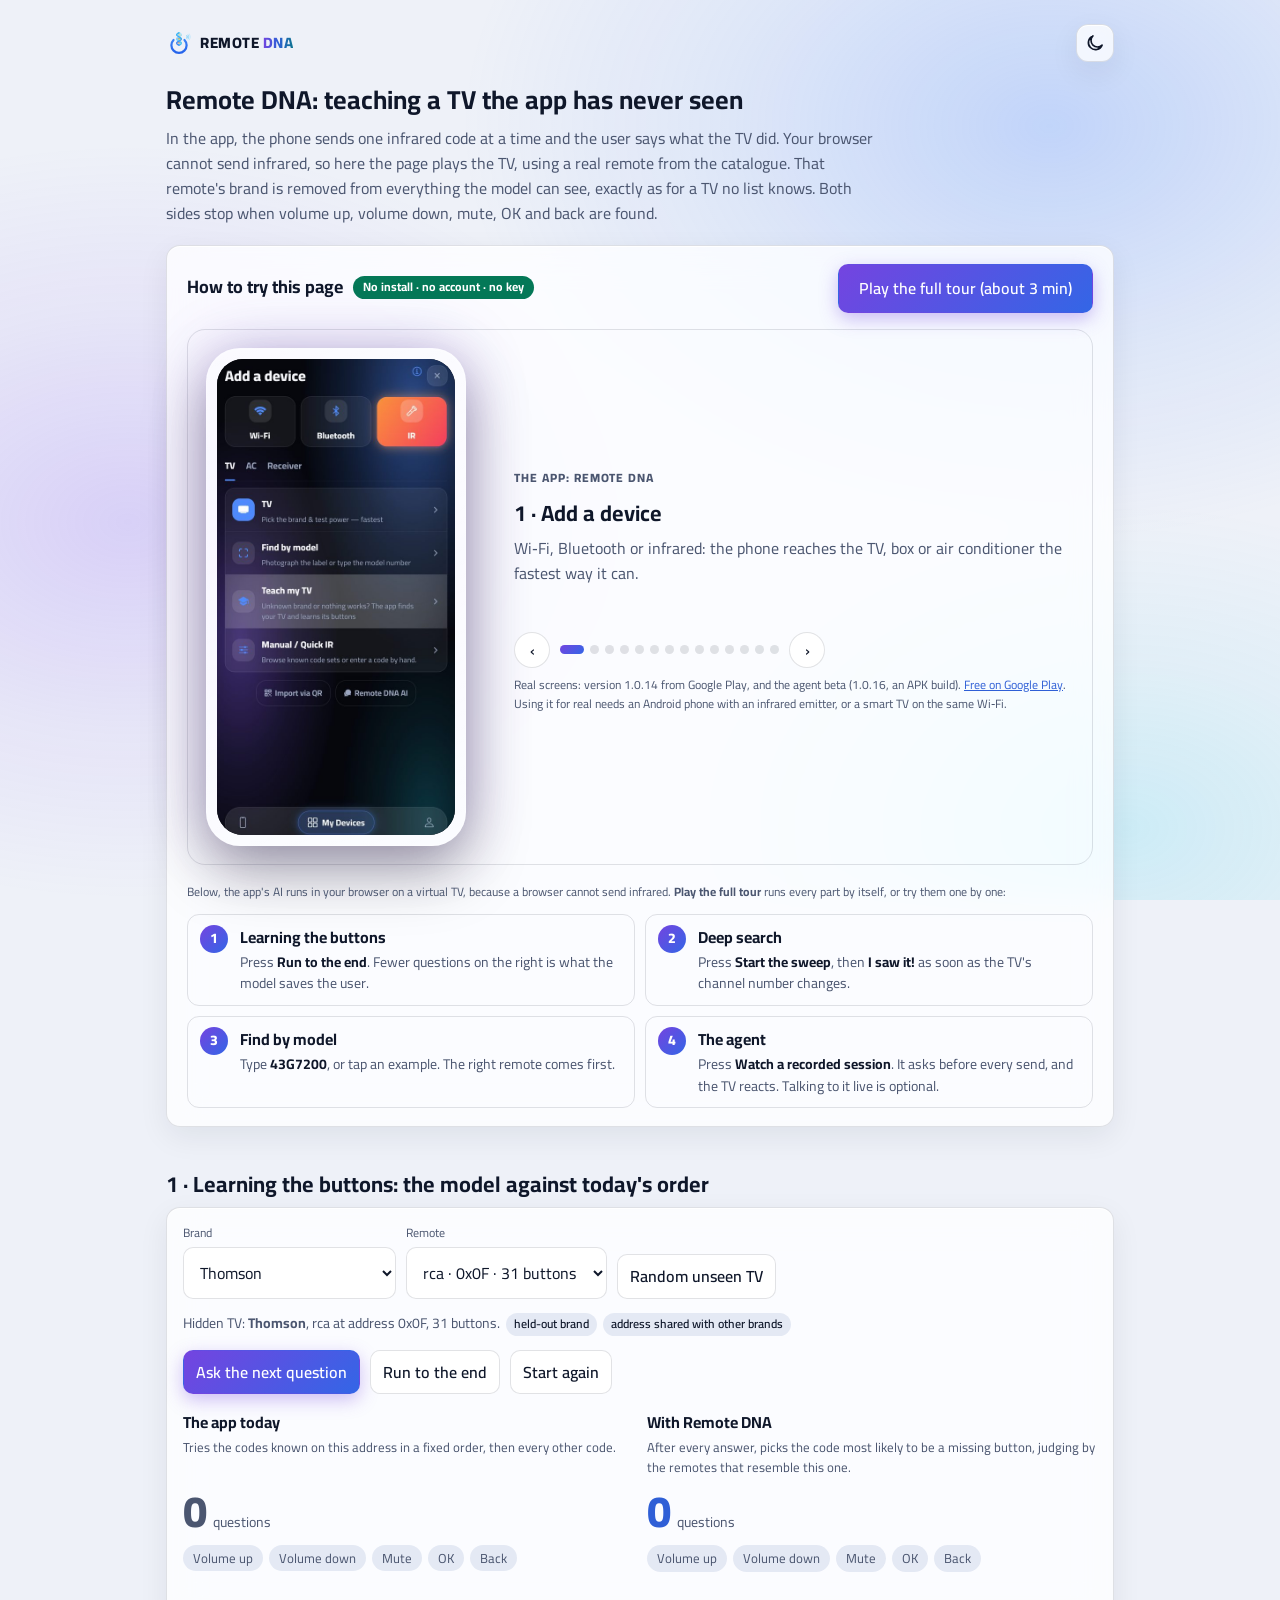
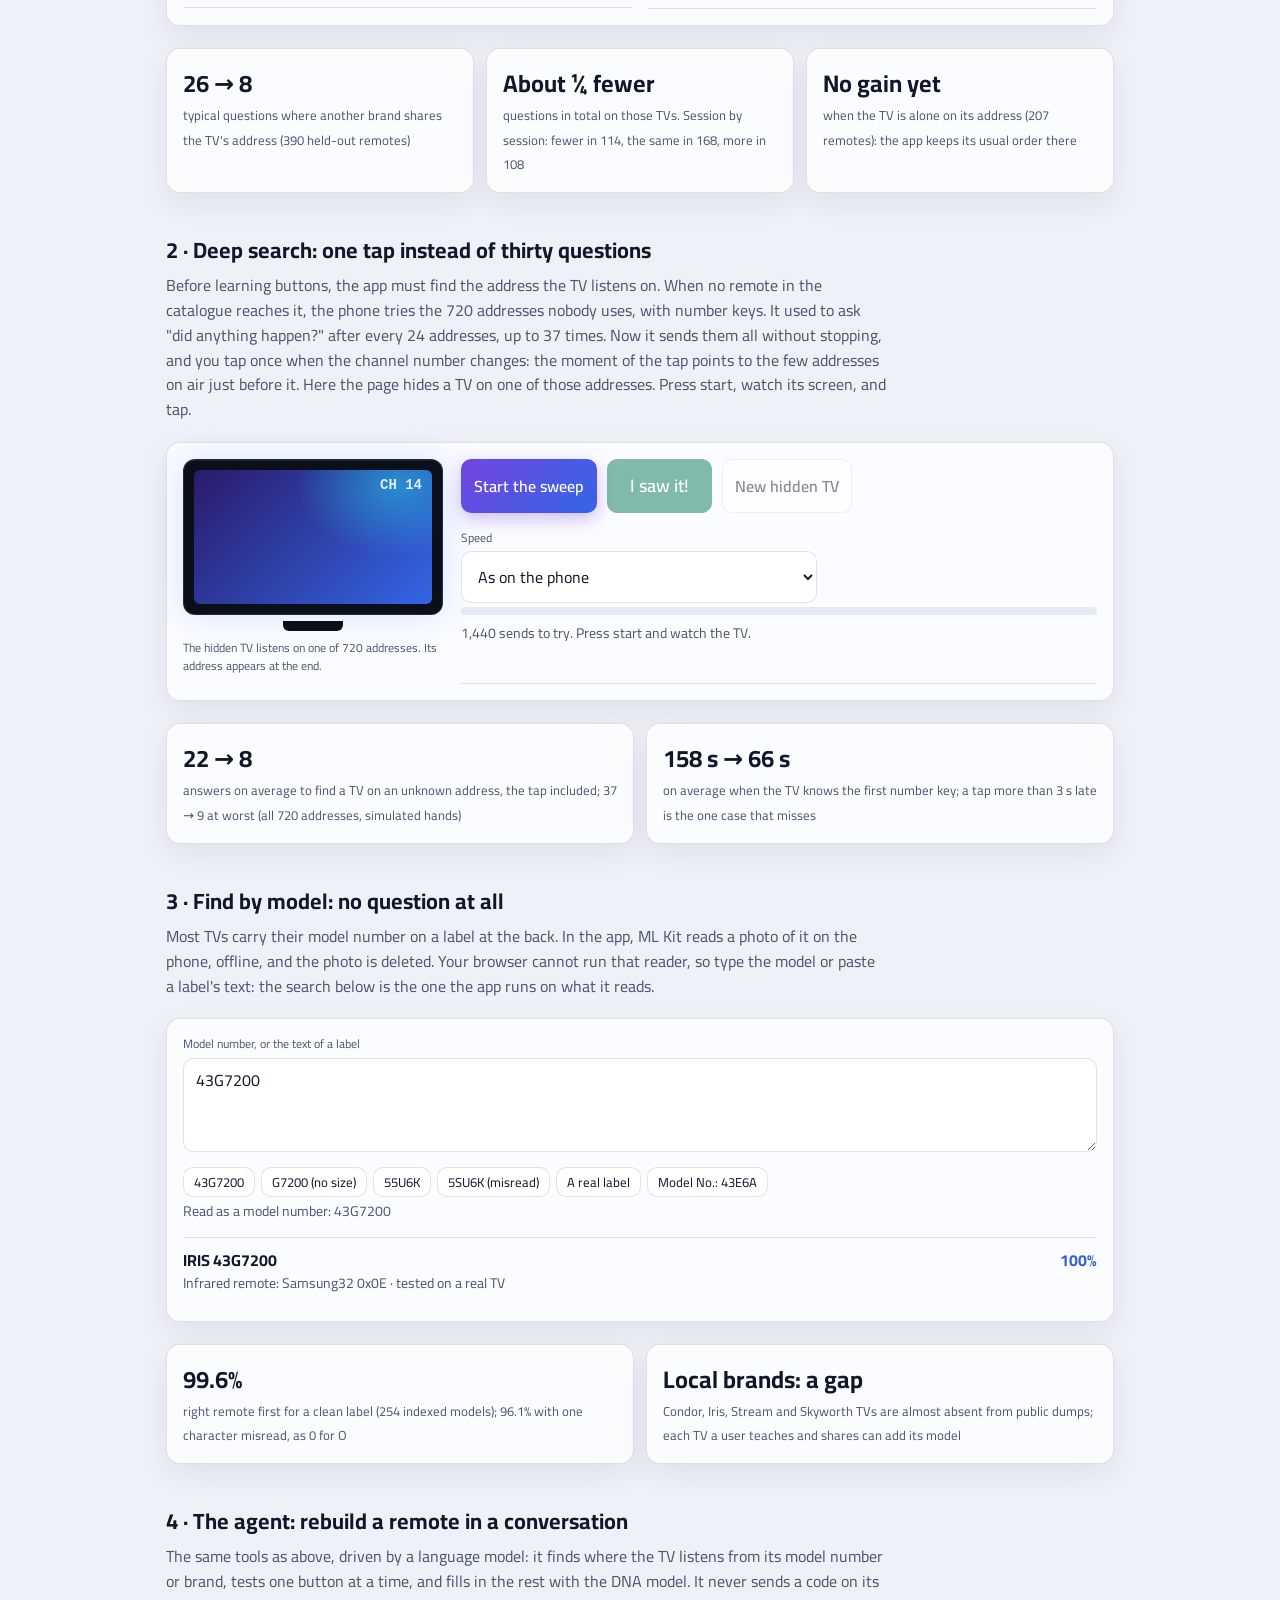
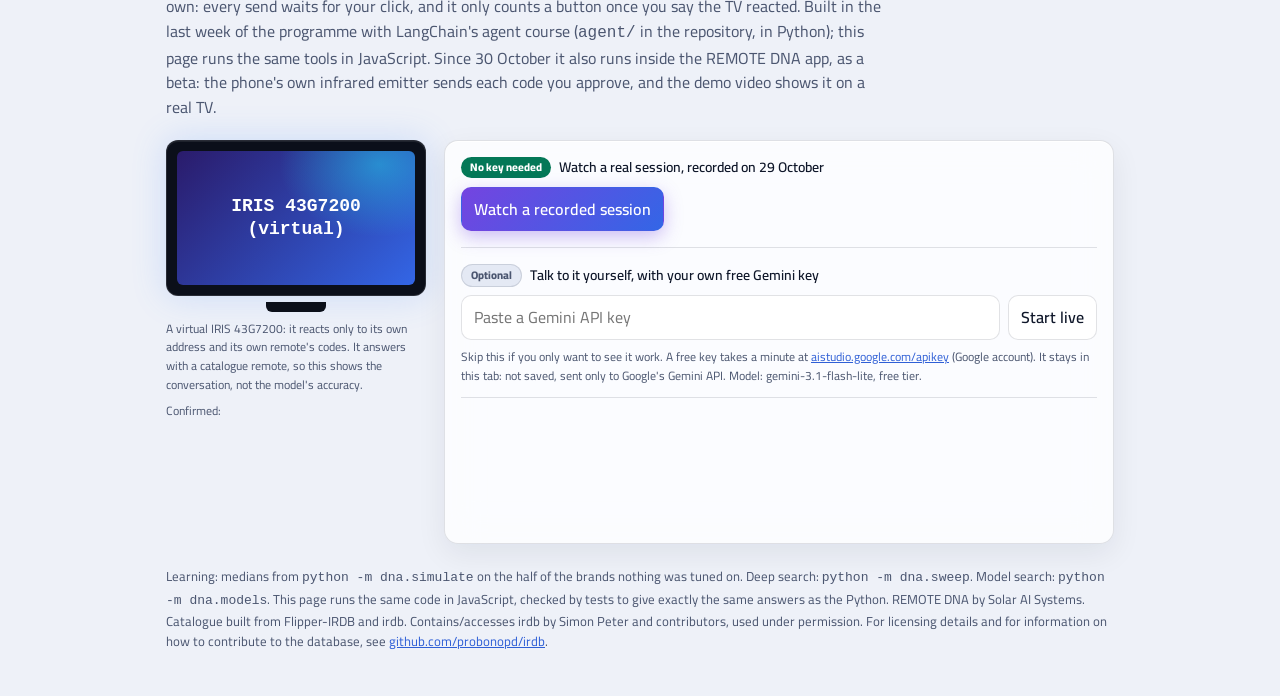
==== commit 642ba229: "Demo: the app slideshow moves under 'Play the full tour', with six new screens (deep search, the rea" ====
--- a/demo/index.html
+++ b/demo/index.html
@@ -123,7 +123,9 @@
   .tag.free { background: var(--good); color: var(--on-good); }
   .tag.optional { background: var(--chip); color: var(--dim); border: 1px solid var(--line); }
   /* the app slideshow */
-  .app-grid { display: grid; grid-template-columns: 280px 1fr; gap: 28px; align-items: center; }
+  .app-grid { display: grid; grid-template-columns: 280px 1fr; gap: 28px; align-items: center;
+              margin: 16px 0 18px; padding: 18px; border: 1px solid var(--line); border-radius: 18px; }
+  .app-kicker { font-size: 12px; font-weight: 800; letter-spacing: .08em; text-transform: uppercase; color: var(--dim); margin-bottom: 8px; }
   @media (max-width: 720px) { .app-grid { grid-template-columns: 1fr; justify-items: center; } }
   .phone { width: 260px; border-radius: 34px; padding: 10px; background: linear-gradient(160deg, rgba(255,255,255,.22), rgba(255,255,255,.05));
            border: 1px solid rgba(255,255,255,.18); box-shadow: 0 24px 60px rgba(0,0,0,.35), 0 0 60px rgba(116,68,224,.28), inset 0 1px 0 rgba(255,255,255,.25); }
@@ -131,7 +133,7 @@
   .phone-screen img { position: absolute; inset: 0; width: 100%; height: 100%; object-fit: cover; opacity: 0; transition: opacity .6s ease; }
   .phone-screen img.on { opacity: 1; }
   @media (prefers-reduced-motion: reduce) { .phone-screen img { transition: none; } }
-  #app-caps { list-style: none; margin: 0; padding: 0; min-height: 96px; }
+  #app-caps { list-style: none; margin: 0; padding: 0; min-height: 120px; }
   #app-caps b { display: block; font-size: 22px; margin-bottom: 6px; }
   #app-caps span { color: var(--dim); font-size: 16px; }
   .app-nav { display: flex; align-items: center; gap: 10px; margin: 16px 0 6px; }
@@ -171,9 +173,55 @@
   <div class="card start">
     <div class="start-head">
       <h2>How to try this page <span class="ok">No install · no account · no key</span></h2>
-      <button class="primary" id="tour-play" type="button">Play the full tour (about 2 min)</button>
-    </div>
-    <p class="tv-note">Everything runs in your browser, on a virtual TV. Press <b>Play the full tour</b> to watch every part run by itself, or try them one by one:</p>
+      <button class="primary" id="tour-play" type="button">Play the full tour (about 3 min)</button>
+    </div>
+    <div class="app-grid" id="app">
+      <div class="phone"><div class="phone-screen" id="app-phone">
+        <img src="../assets/tour/01-add-device.jpg" alt="REMOTE DNA screen: Add a device" width="540" height="1080" class="on">
+        <img src="../assets/tour/02-find-by-model.jpg" alt="REMOTE DNA screen: Find by model" width="540" height="1080">
+        <img src="../assets/tour/03-teach-my-tv.jpg" alt="REMOTE DNA screen: Teach my TV" width="540" height="1080" loading="lazy">
+        <img src="../assets/tour/04-deep-search.jpg" alt="REMOTE DNA screen: Deep search" width="540" height="1080" loading="lazy">
+        <img src="../assets/tour/05-remote-ready.jpg" alt="REMOTE DNA screen: Your remote, ready" width="540" height="1080" loading="lazy">
+        <img src="../assets/tour/06-command-hunter.jpg" alt="REMOTE DNA screen: Command Hunter" width="540" height="1080" loading="lazy">
+        <img src="../assets/tour/07-remote-dna-ai.jpg" alt="REMOTE DNA screen: Remote DNA AI" width="540" height="1080" loading="lazy">
+        <img src="../assets/tour/08-agent-entry.jpg" alt="REMOTE DNA screen: The agent (beta)" width="540" height="1080" loading="lazy">
+        <img src="../assets/tour/09-agent-asks.jpg" alt="REMOTE DNA screen: The agent asks first" width="540" height="1080" loading="lazy">
+        <img src="../assets/tour/10-agent-saved.jpg" alt="REMOTE DNA screen: Remote saved" width="540" height="1080" loading="lazy">
+        <img src="../assets/tour/11-androidtv.jpg" alt="REMOTE DNA screen: Android TV over Wi‑Fi" width="540" height="1080" loading="lazy">
+        <img src="../assets/tour/12-wifi.jpg" alt="REMOTE DNA screen: Wi‑Fi devices" width="540" height="1080" loading="lazy">
+        <img src="../assets/tour/13-ac.jpg" alt="REMOTE DNA screen: Air conditioner" width="540" height="1080" loading="lazy">
+        <img src="../assets/tour/14-guide.jpg" alt="REMOTE DNA screen: Built-in guide" width="540" height="1080" loading="lazy">
+      </div></div>
+      <div>
+        <div class="app-kicker">The app: REMOTE DNA</div>
+        <ul id="app-caps" aria-live="polite">
+          <li><b>1 · Add a device</b><span>Wi‑Fi, Bluetooth or infrared: the phone reaches the TV, box or air conditioner the fastest way it can.</span></li>
+          <li hidden><b>2 · Find by model</b><span>Photograph the label at the back. The phone reads it offline and suggests the right remote at once.</span></li>
+          <li hidden><b>3 · Teach my TV</b><span>A TV no list knows: the phone sends one code, you answer with one tap, and the DNA model picks the next code.</span></li>
+          <li hidden><b>4 · Deep search</b><span>Still nothing? The phone sweeps every address without a pause, and you tap “I saw it!” once, when the channel number moves.</span></li>
+          <li hidden><b>5 · Your remote, ready</b><span>The TV is found (here an Iris set, made by Skyworth, address 0x0E) and the full remote is on the phone. “Fix a button” repairs any key that misbehaves.</span></li>
+          <li hidden><b>6 · Command Hunter</b><span>For keys still missing: the phone tries each code of the found address. Here every essential key is already mapped.</span></li>
+          <li hidden><b>7 · Remote DNA AI</b><span>Questions and answers on the phone, offline, that take you to the right way of adding your device.</span></li>
+          <li hidden><b>8 · The agent (beta)</b><span>“Ask Remote DNA AI” opens the agent, from Help or from the round DNA button on every screen. Beta build 1.0.16, not yet on Google Play.</span></li>
+          <li hidden><b>9 · The agent asks first</b><span>Type the model from the label (here “iris G7200”). The agent picks a code and asks before sending it: Send, Don’t send, or another button.</span></li>
+          <li hidden><b>10 · Remote saved</b><span>You say whether the TV reacted. One confirmed key is enough: the agent builds a 27-button remote, and you save it.</span></li>
+          <li hidden><b>11 · Android TV over Wi‑Fi</b><span>Touchpad, arrows, a cursor and typing on the TV, with no infrared needed.</span></li>
+          <li hidden><b>12 · Wi‑Fi devices</b><span>Finds Android TV, Google TV, LG, Samsung and Roku sets on the home network.</span></li>
+          <li hidden><b>13 · Air conditioner</b><span>A dial for the temperature, plus modes, fan and swing, over infrared or Wi‑Fi.</span></li>
+          <li hidden><b>14 · Built-in guide</b><span>Every feature explained step by step, in six languages.</span></li>
+        </ul>
+        <div class="app-nav">
+          <button id="app-prev" type="button" aria-label="Previous screen">‹</button>
+          <div id="app-dots"></div>
+          <button id="app-next" type="button" aria-label="Next screen">›</button>
+        </div>
+        <p class="tv-note">Real screens: version 1.0.14 from Google Play, and the agent beta (1.0.16, an APK build).
+          <a href="https://play.google.com/store/apps/details?id=com.beinteck.remotedna" target="_blank" rel="noopener">Free on Google Play</a>.
+        Using it for real needs an Android phone with an infrared emitter, or a smart TV on the same Wi‑Fi.</p>
+      </div>
+    </div>
+    <p class="tv-note">Below, the app's AI runs in your browser on a virtual TV, because a browser cannot send infrared.
+      <b>Play the full tour</b> runs every part by itself, or try them one by one:</p>
     <ol class="steps4">
       <li><span class="n">1</span><div><a href="#teach">Learning the buttons</a>
         <p>Press <b>Run to the end</b>. Fewer questions on the right is what the model saves the user.</p></div></li>
@@ -184,41 +232,6 @@
       <li><span class="n">4</span><div><a href="#agent">The agent</a>
         <p>Press <b>Watch a recorded session</b>. It asks before every send, and the TV reacts. Talking to it live is optional.</p></div></li>
     </ol>
-  </div>
-
-  <h2 class="sec" id="app" style="margin-top:0">The app: REMOTE DNA on Google Play</h2>
-  <p class="lead">Real screens from the published app (version 1.0.14). The parts below run its AI in your browser,
-    because a browser cannot send infrared. The agent beta inside the app is shown in the demo video.</p>
-  <div class="card app-grid" id="app-box">
-    <div class="phone"><div class="phone-screen" id="app-phone">
-        <img src="../assets/tour/01-add-device.jpg" alt="REMOTE DNA screen: Add a device" width="540" height="1080" class="on">
-        <img src="../assets/tour/02-find-by-model.jpg" alt="REMOTE DNA screen: Find by model" width="540" height="1080">
-        <img src="../assets/tour/03-teach-my-tv.jpg" alt="REMOTE DNA screen: Teach my TV" width="540" height="1080" loading="lazy">
-        <img src="../assets/tour/04-remote-dna-ai.jpg" alt="REMOTE DNA screen: Remote DNA AI" width="540" height="1080" loading="lazy">
-        <img src="../assets/tour/05-androidtv.jpg" alt="REMOTE DNA screen: Android TV over Wi‑Fi" width="540" height="1080" loading="lazy">
-        <img src="../assets/tour/06-wifi.jpg" alt="REMOTE DNA screen: Wi‑Fi devices" width="540" height="1080" loading="lazy">
-        <img src="../assets/tour/07-ac.jpg" alt="REMOTE DNA screen: Air conditioner" width="540" height="1080" loading="lazy">
-        <img src="../assets/tour/08-guide.jpg" alt="REMOTE DNA screen: Built-in guide" width="540" height="1080" loading="lazy">
-    </div></div>
-    <div>
-      <ul id="app-caps" aria-live="polite">
-          <li><b>1 · Add a device</b><span>Wi‑Fi, Bluetooth or infrared: the phone reaches the TV, box or air conditioner the fastest way it can.</span></li>
-          <li hidden><b>2 · Find by model</b><span>Photograph the label at the back. The phone reads it offline and suggests the right remote at once.</span></li>
-          <li hidden><b>3 · Teach my TV</b><span>A TV no list knows: the phone sends one code, you answer with one tap, and the DNA model picks the next code.</span></li>
-          <li hidden><b>4 · Remote DNA AI</b><span>Questions and answers on the phone, offline, that take you to the right way of adding your device.</span></li>
-          <li hidden><b>5 · Android TV over Wi‑Fi</b><span>Touchpad, arrows, a cursor and typing on the TV, with no infrared needed.</span></li>
-          <li hidden><b>6 · Wi‑Fi devices</b><span>Finds Android TV, Google TV, LG, Samsung and Roku sets on the home network.</span></li>
-          <li hidden><b>7 · Air conditioner</b><span>A dial for the temperature, plus modes, fan and swing, over infrared or Wi‑Fi.</span></li>
-          <li hidden><b>8 · Built-in guide</b><span>Every feature explained step by step, in six languages.</span></li>
-      </ul>
-      <div class="app-nav">
-        <button id="app-prev" type="button" aria-label="Previous screen">‹</button>
-        <div id="app-dots"></div>
-        <button id="app-next" type="button" aria-label="Next screen">›</button>
-      </div>
-      <p class="tv-note"><a href="https://play.google.com/store/apps/details?id=com.beinteck.remotedna" target="_blank" rel="noopener">Free on Google Play</a>.
-        Using it for real needs an Android phone with an infrared emitter, or a smart TV on the same Wi‑Fi.</p>
-    </div>
   </div>
 
   <h2 class="sec" id="teach-h">1 · Learning the buttons: the model against today's order</h2>
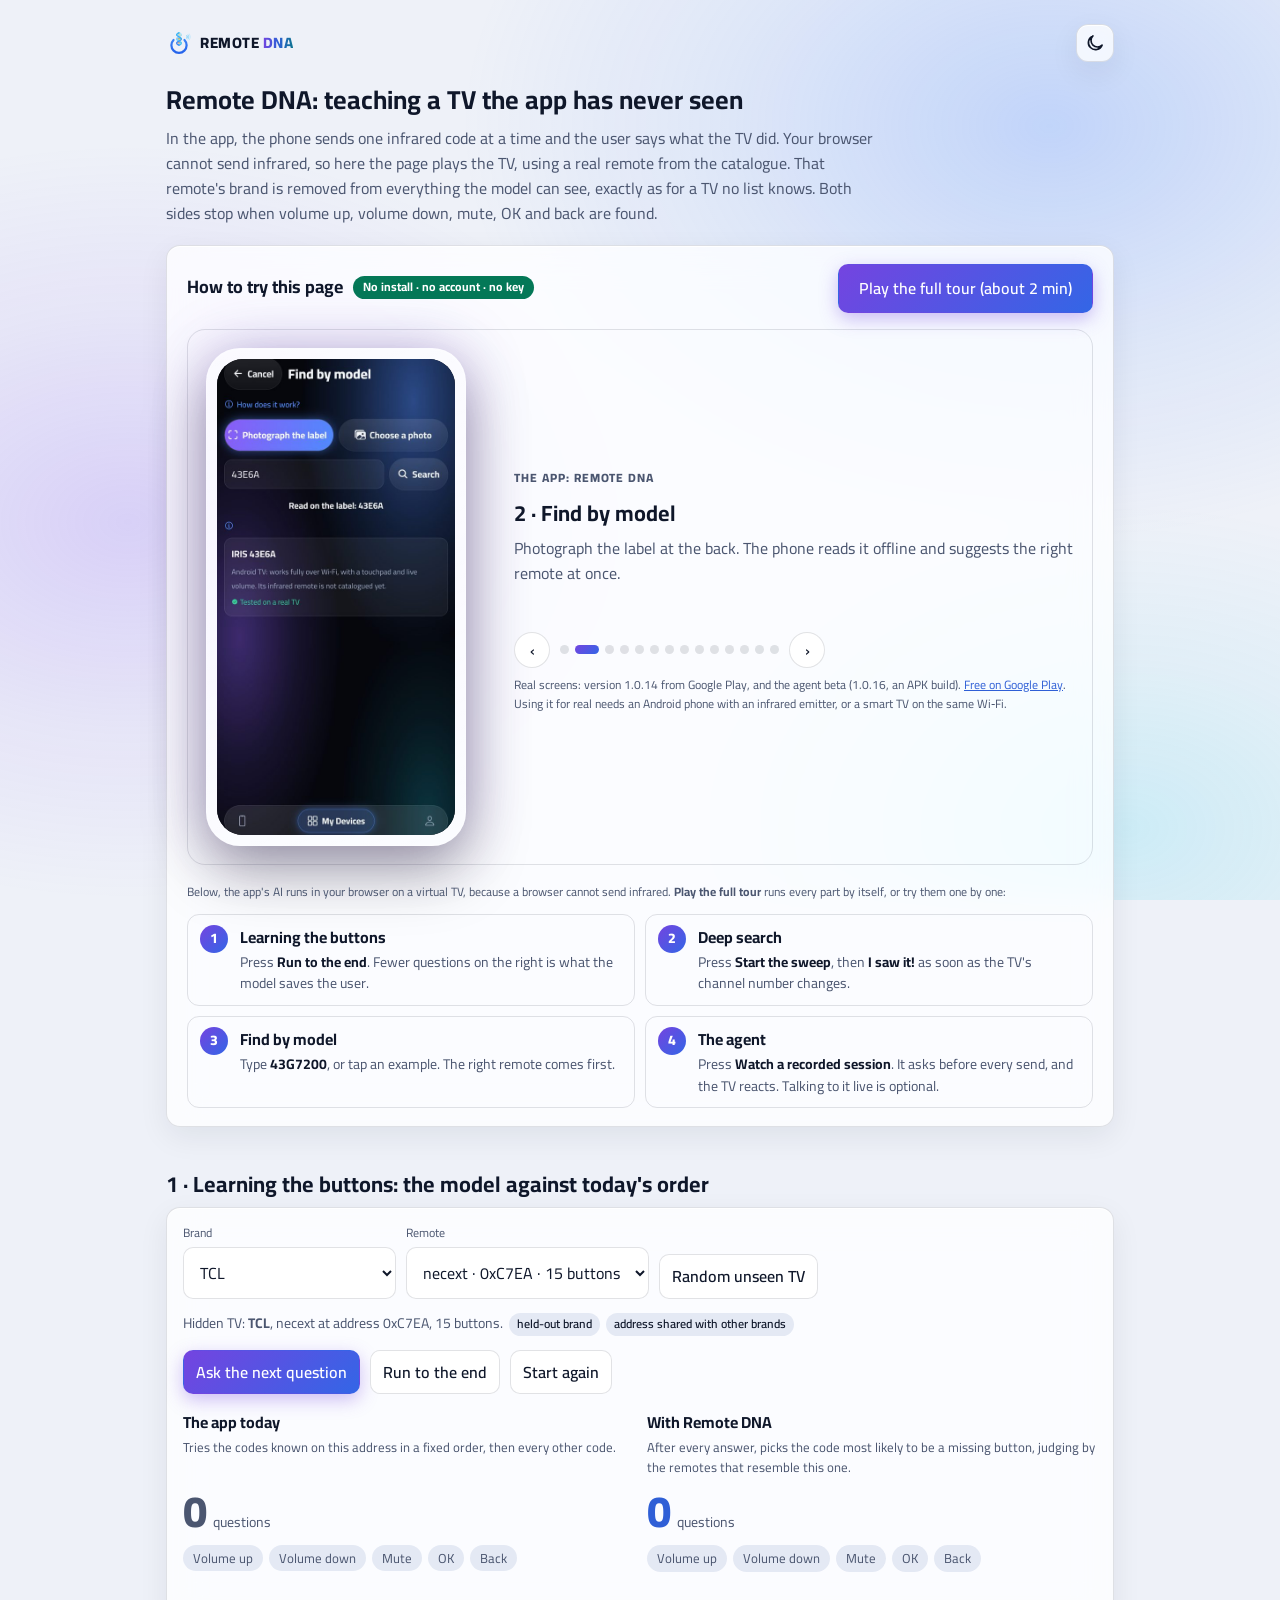
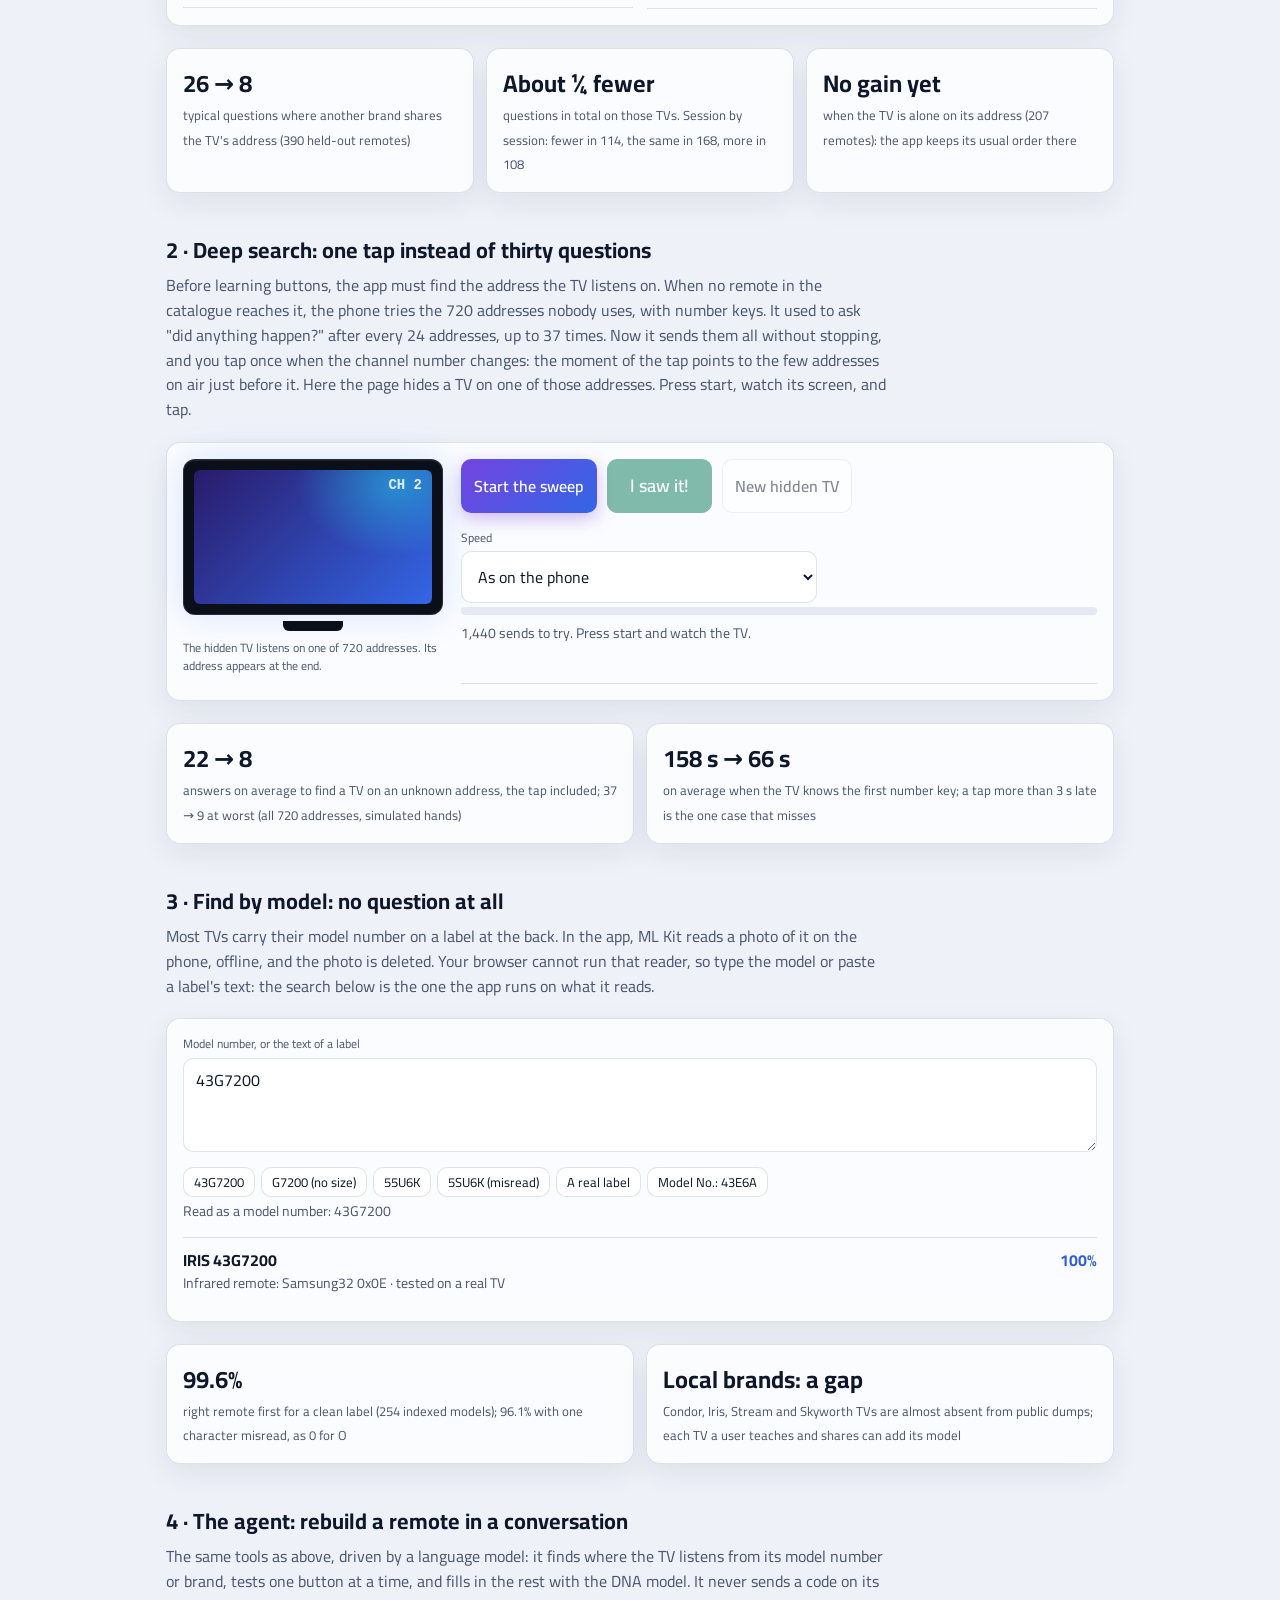
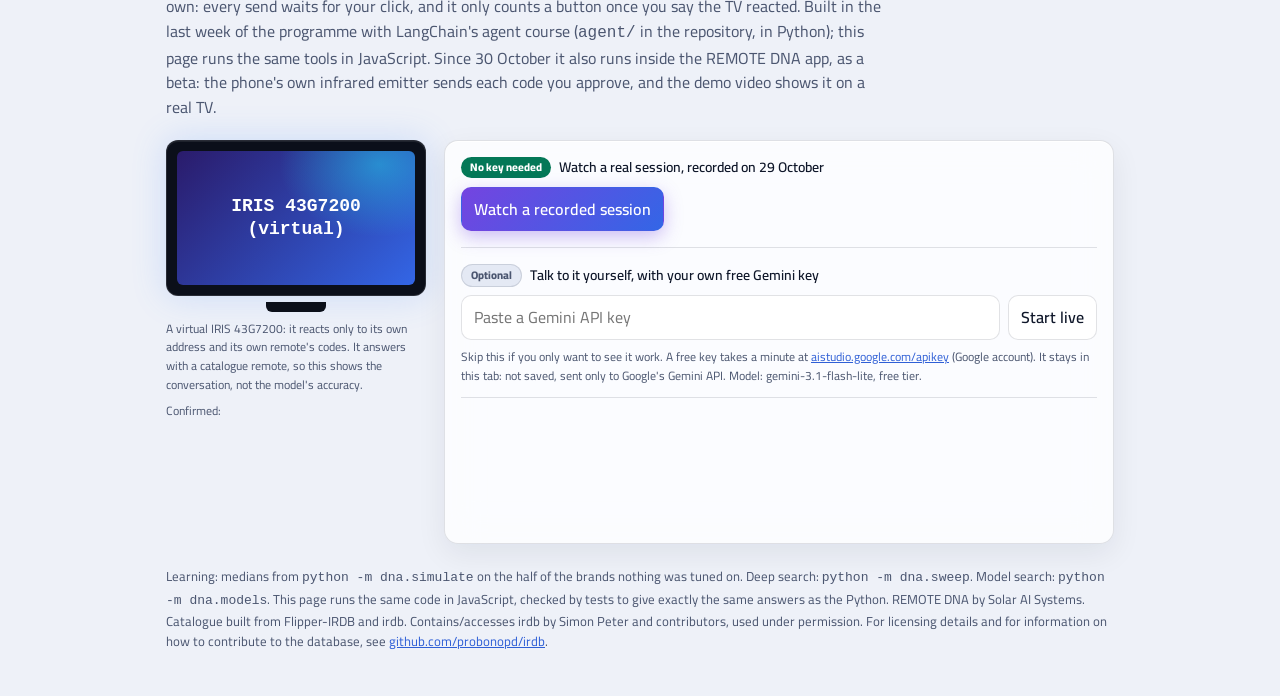
==== commit 5803bd9d: "Demo: the full tour takes about 2 minutes (measured: 108 s) Co-Authored-By: Claude Opus 5.5 <noreply" ====
--- a/demo/index.html
+++ b/demo/index.html
@@ -173,7 +173,7 @@
   <div class="card start">
     <div class="start-head">
       <h2>How to try this page <span class="ok">No install · no account · no key</span></h2>
-      <button class="primary" id="tour-play" type="button">Play the full tour (about 3 min)</button>
+      <button class="primary" id="tour-play" type="button">Play the full tour (about 2 min)</button>
     </div>
     <div class="app-grid" id="app">
       <div class="phone"><div class="phone-screen" id="app-phone">
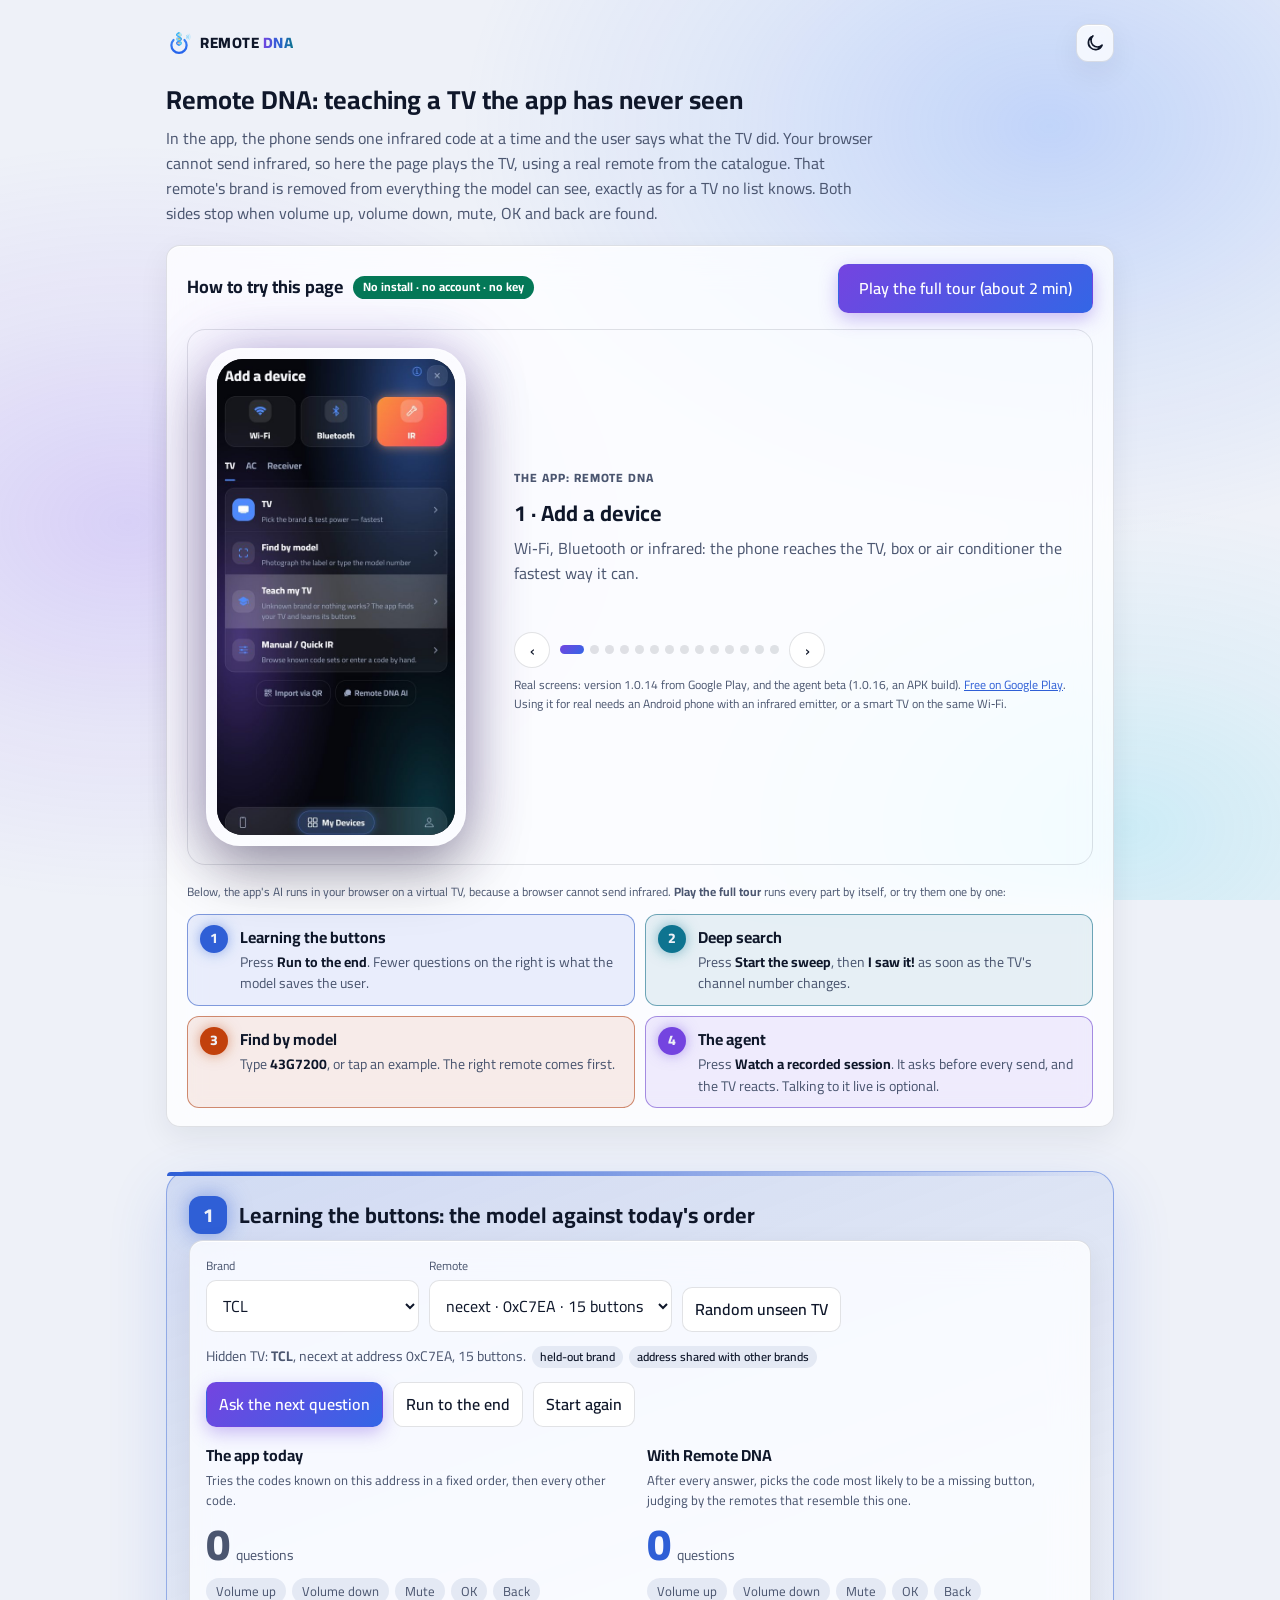
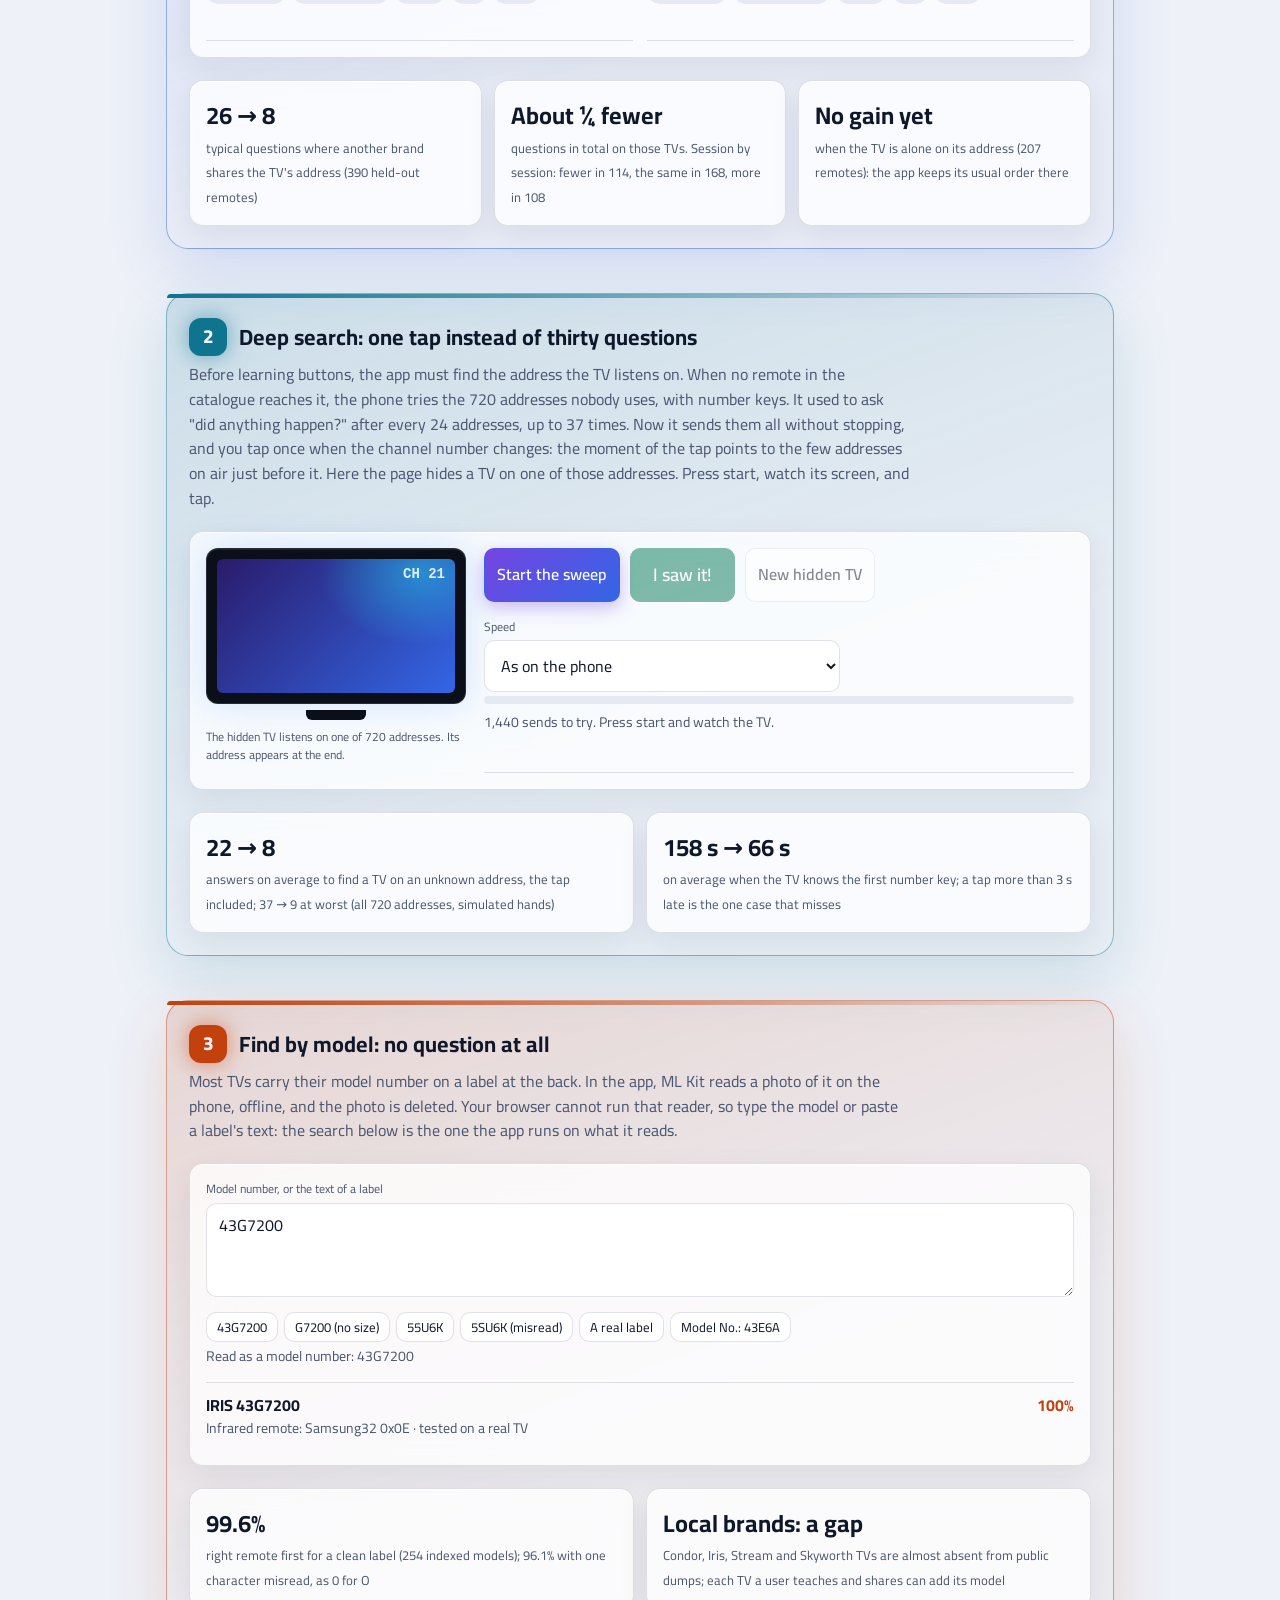
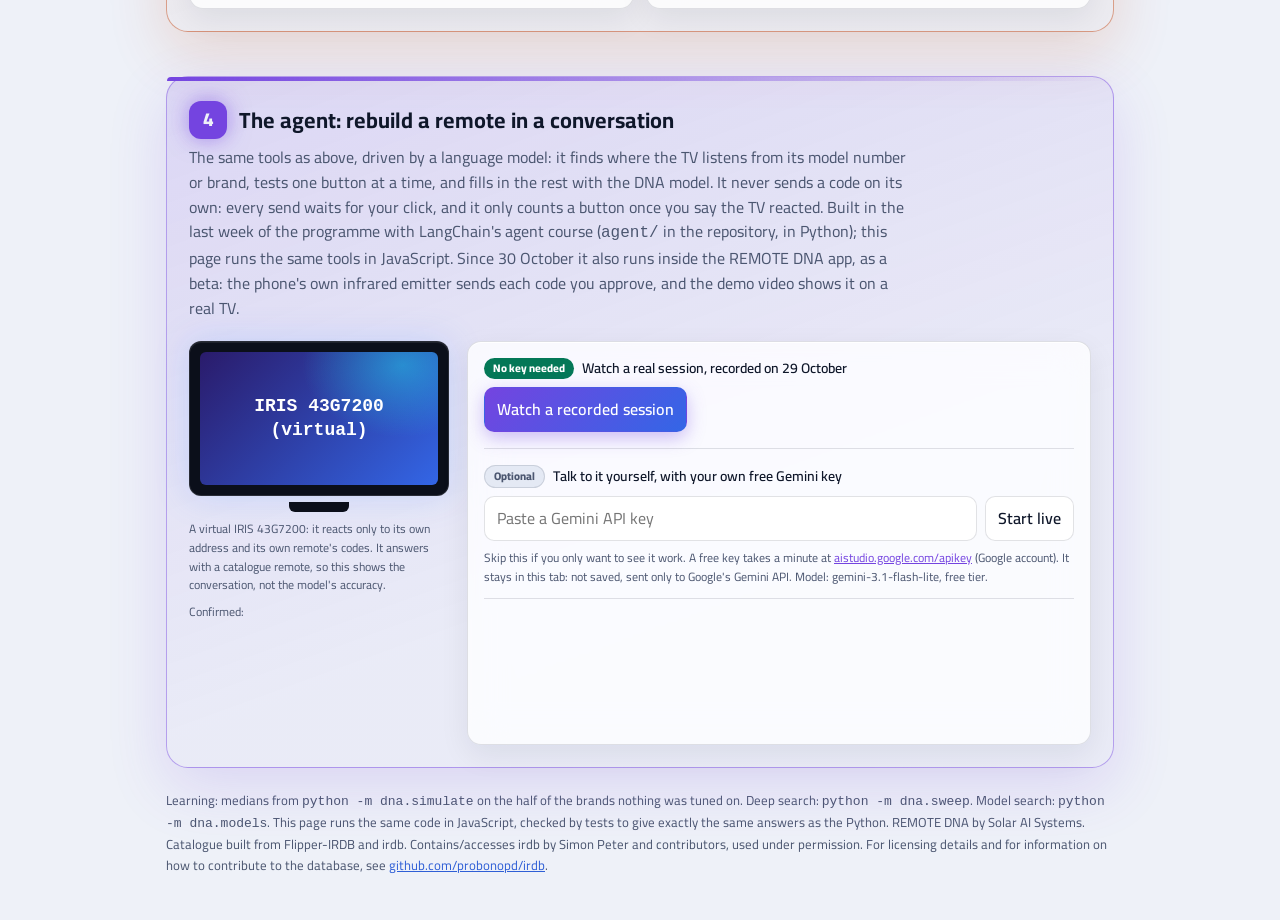
==== commit 354546d4: "Demo: one brand colour per part (blue, cyan, orange, violet); the tour turns the screens itself and " ====
--- a/demo/index.html
+++ b/demo/index.html
@@ -150,6 +150,22 @@
   #tour-bar[hidden] { display: none; }
   #tour-step { flex: none; font-size: 12px; font-weight: 800; padding: 3px 10px; border-radius: 999px; background: var(--rd-grad-action); color: #fff; }
   #tour-text { flex: 1; font-size: 14px; }
+  /* the four parts, one brand colour each */
+  .p1 { --c: var(--rd-blue); } .p2 { --c: var(--rd-cyan); } .p3 { --c: var(--rd-orange); } .p4 { --c: var(--rd-violet); }
+  .part { --accent: var(--c); position: relative; margin: 44px 0 0; padding: 24px 22px 22px; border-radius: 22px;
+          border: 1px solid color-mix(in srgb, var(--c) 45%, transparent);
+          background: linear-gradient(160deg, color-mix(in srgb, var(--c) 15%, transparent), color-mix(in srgb, var(--c) 3%, transparent) 65%);
+          box-shadow: 0 20px 60px color-mix(in srgb, var(--c) 16%, transparent); }
+  .part::before { content: ""; position: absolute; inset: 0 0 auto 0; height: 4px; border-radius: 22px 22px 0 0;
+                  background: linear-gradient(90deg, var(--c), transparent); }
+  .part > h2.sec:first-child { margin-top: 0; display: flex; align-items: center; gap: 12px; }
+  .pn { flex: none; display: inline-grid; place-items: center; width: 38px; height: 38px; border-radius: 12px;
+        background: var(--c); color: var(--rd-bg); font-size: 19px; font-weight: 800;
+        box-shadow: 0 0 22px color-mix(in srgb, var(--c) 55%, transparent); }
+  .steps4 li.p1, .steps4 li.p2, .steps4 li.p3, .steps4 li.p4 {
+        border-color: color-mix(in srgb, var(--c) 50%, var(--line)); background: color-mix(in srgb, var(--c) 9%, transparent); }
+  .steps4 li[class] .n { background: var(--c); color: var(--rd-bg); box-shadow: 0 0 14px color-mix(in srgb, var(--c) 50%, transparent); }
+  @media (max-width: 640px) { .part { padding: 18px 14px; border-radius: 18px; } }
   .topline { display: flex; align-items: center; justify-content: space-between; gap: 12px; margin: 0 0 18px; }
   .topbar { display: flex; align-items: center; gap: 8px; text-decoration: none; font-size: 15px; }
   .topbar img { width: 26px; height: 26px; }
@@ -223,18 +239,19 @@
     <p class="tv-note">Below, the app's AI runs in your browser on a virtual TV, because a browser cannot send infrared.
       <b>Play the full tour</b> runs every part by itself, or try them one by one:</p>
     <ol class="steps4">
-      <li><span class="n">1</span><div><a href="#teach">Learning the buttons</a>
+      <li class="p1"><span class="n">1</span><div><a href="#teach">Learning the buttons</a>
         <p>Press <b>Run to the end</b>. Fewer questions on the right is what the model saves the user.</p></div></li>
-      <li><span class="n">2</span><div><a href="#deep">Deep search</a>
+      <li class="p2"><span class="n">2</span><div><a href="#deep">Deep search</a>
         <p>Press <b>Start the sweep</b>, then <b>I saw it!</b> as soon as the TV's channel number changes.</p></div></li>
-      <li><span class="n">3</span><div><a href="#model">Find by model</a>
+      <li class="p3"><span class="n">3</span><div><a href="#model">Find by model</a>
         <p>Type <b>43G7200</b>, or tap an example. The right remote comes first.</p></div></li>
-      <li><span class="n">4</span><div><a href="#agent">The agent</a>
+      <li class="p4"><span class="n">4</span><div><a href="#agent">The agent</a>
         <p>Press <b>Watch a recorded session</b>. It asks before every send, and the TV reacts. Talking to it live is optional.</p></div></li>
     </ol>
   </div>
 
-  <h2 class="sec" id="teach-h">1 · Learning the buttons: the model against today's order</h2>
+  <section class="part p1">
+  <h2 class="sec" id="teach-h"><span class="pn">1</span>Learning the buttons: the model against today's order</h2>
 
   <div class="card" id="teach">
     <div class="pick">
@@ -282,7 +299,10 @@
     <div class="card fact"><b>No gain yet</b><span>when the TV is alone on its address (207 remotes): the app keeps its usual order there</span></div>
   </div>
 
-  <h2 class="sec" id="deep">2 · Deep search: one tap instead of thirty questions</h2>
+  </section>
+
+  <section class="part p2">
+  <h2 class="sec" id="deep"><span class="pn">2</span>Deep search: one tap instead of thirty questions</h2>
   <p class="lead">
     Before learning buttons, the app must find the address the TV listens on. When no remote in the catalogue
     reaches it, the phone tries the 720 addresses nobody uses, with number keys. It used to ask "did anything
@@ -320,7 +340,10 @@
     <div class="card fact"><b>158 s → 66 s</b><span>on average when the TV knows the first number key; a tap more than 3 s late is the one case that misses</span></div>
   </div>
 
-  <h2 class="sec" id="model">3 · Find by model: no question at all</h2>
+  </section>
+
+  <section class="part p3">
+  <h2 class="sec" id="model"><span class="pn">3</span>Find by model: no question at all</h2>
   <p class="lead">
     Most TVs carry their model number on a label at the back. In the app, ML Kit reads a photo of it on the
     phone, offline, and the photo is deleted. Your browser cannot run that reader, so type the model or paste
@@ -338,7 +361,10 @@
     <div class="card fact"><b>Local brands: a gap</b><span>Condor, Iris, Stream and Skyworth TVs are almost absent from public dumps; each TV a user teaches and shares can add its model</span></div>
   </div>
 
-  <h2 class="sec" id="agent">4 · The agent: rebuild a remote in a conversation</h2>
+  </section>
+
+  <section class="part p4">
+  <h2 class="sec" id="agent"><span class="pn">4</span>The agent: rebuild a remote in a conversation</h2>
   <p class="lead">
     The same tools as above, driven by a language model: it finds where the TV listens from its model number or
     brand, tests one button at a time, and fills in the rest with the DNA model. It never sends a code on its own:
@@ -379,6 +405,8 @@
       </div>
     </div>
   </div>
+
+  </section>
 
   <footer>
     Learning: medians from <code>python -m dna.simulate</code> on the half of the brands nothing was tuned on.
@@ -513,7 +541,7 @@
 </script>
 <script type="module" src="./extra.js"></script>
 <script type="module" src="./agent-ui.js"></script>
-<script type="module" src="./tour.js"></script>
+<script type="module" src="./tour.js?v=3"></script>
 <div id="tour-bar" role="status" hidden>
   <span id="tour-step">Tour</span><span id="tour-text"></span>
   <button id="tour-stop" type="button">Stop</button>
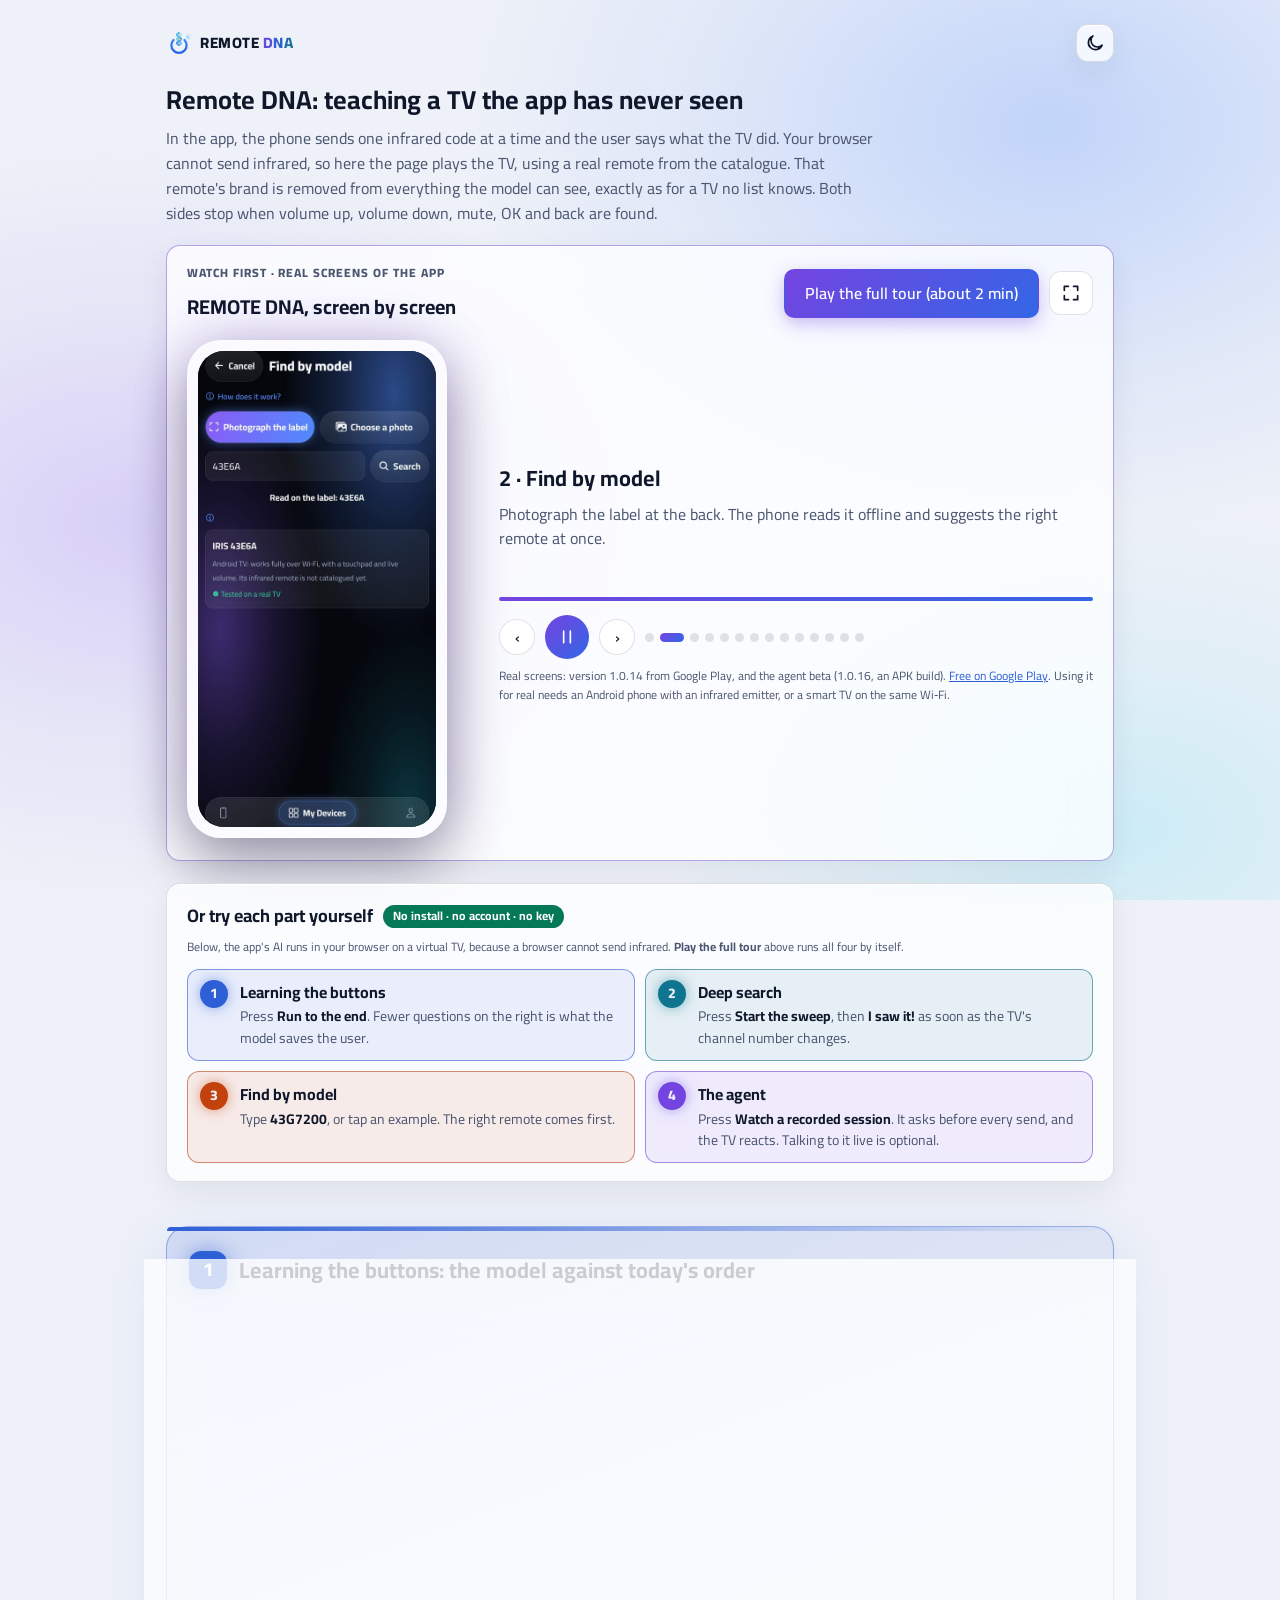
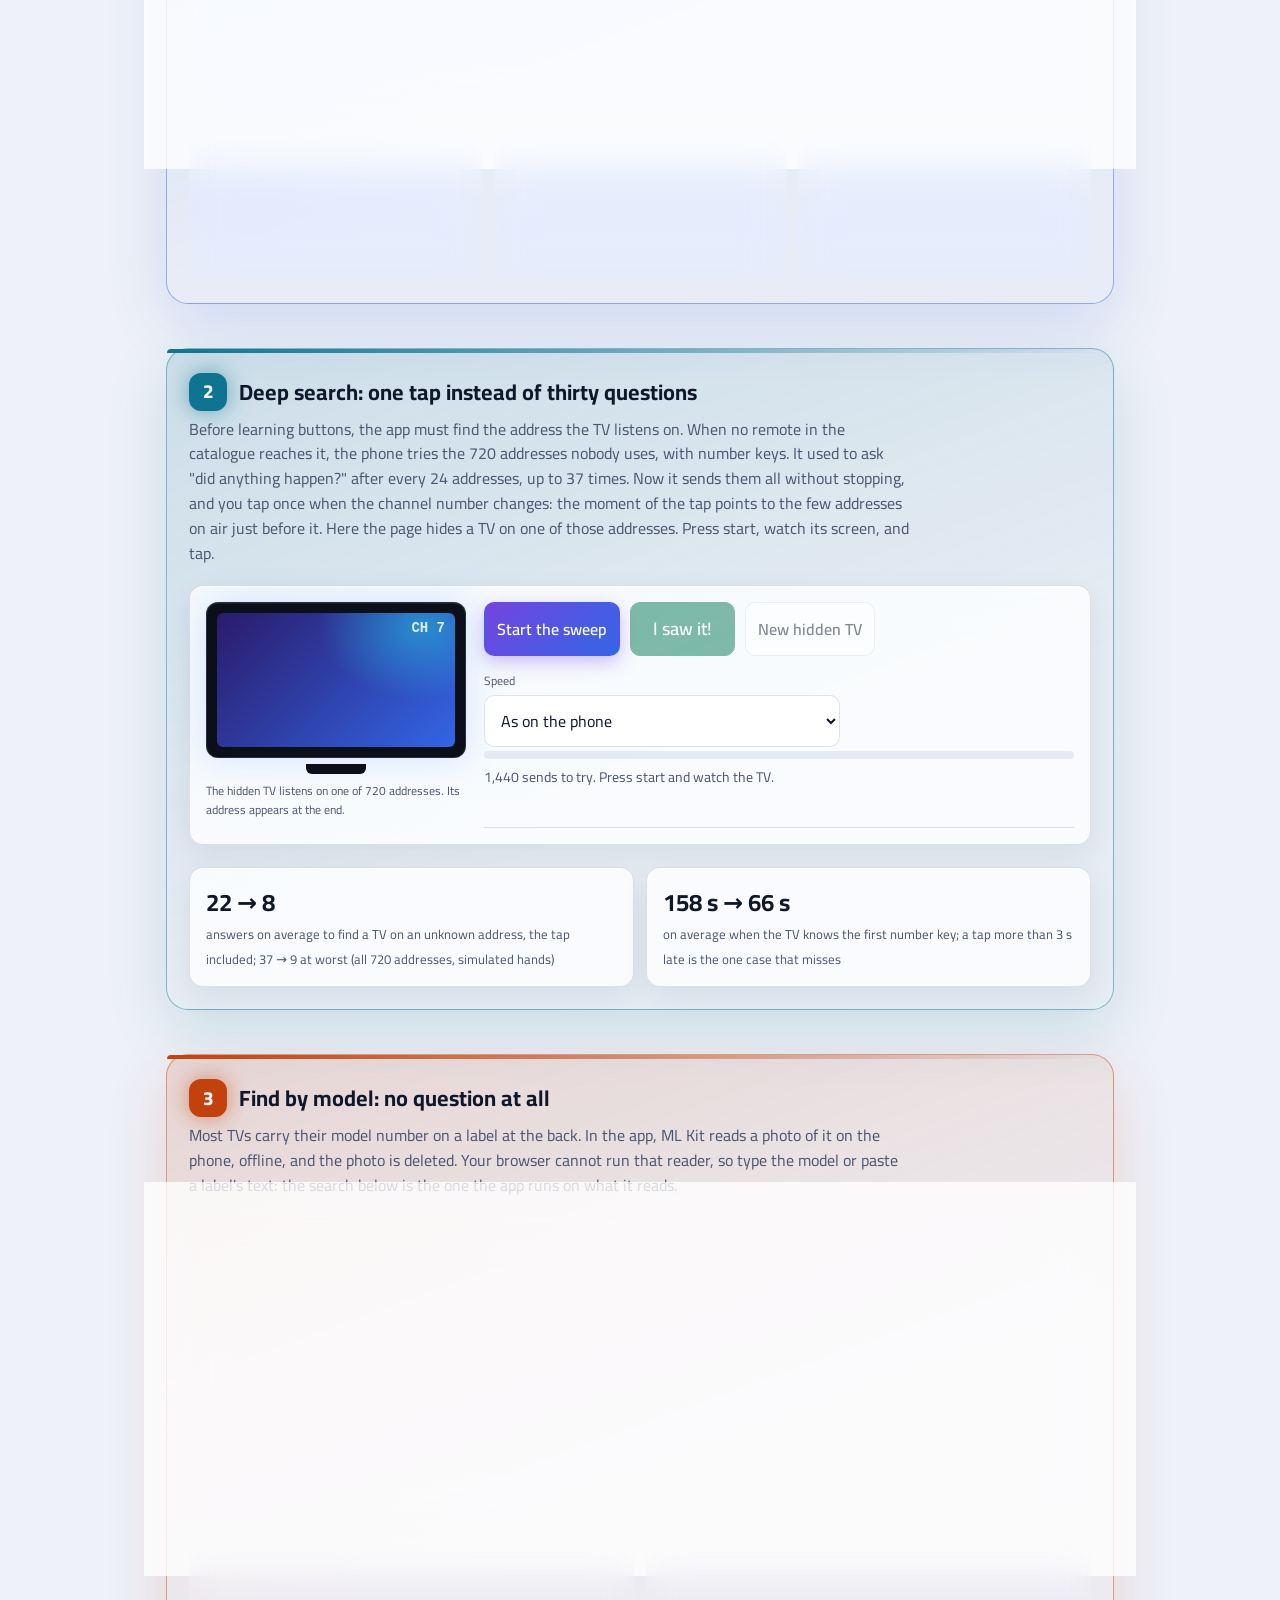
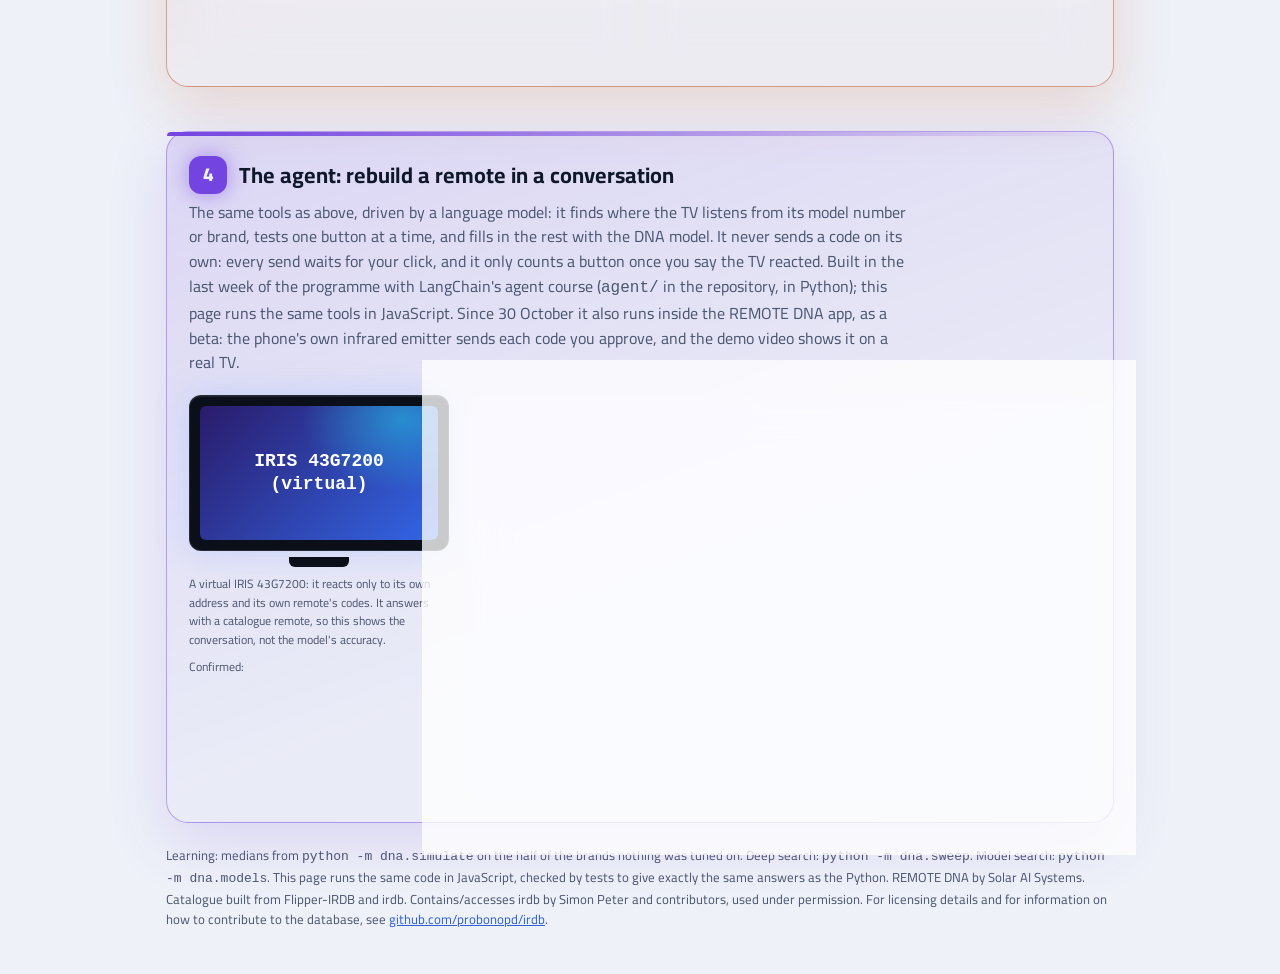
==== commit 046a45d5: "Demo: the app's screens become a stand-alone player (play/pause, progress bar, full screen), apart f" ====
--- a/demo/index.html
+++ b/demo/index.html
@@ -123,8 +123,37 @@
   .tag.free { background: var(--good); color: var(--on-good); }
   .tag.optional { background: var(--chip); color: var(--dim); border: 1px solid var(--line); }
   /* the app slideshow */
-  .app-grid { display: grid; grid-template-columns: 280px 1fr; gap: 28px; align-items: center;
-              margin: 16px 0 18px; padding: 18px; border: 1px solid var(--line); border-radius: 18px; }
+  .app-grid { display: grid; grid-template-columns: 280px 1fr; gap: 32px; align-items: center; }
+  /* the app player */
+  .player { margin: 0 0 22px; padding: 18px 20px 22px; border-color: color-mix(in srgb, var(--rd-violet) 40%, var(--line));
+            box-shadow: 0 24px 70px color-mix(in srgb, var(--rd-violet) 18%, transparent); }
+  .player-head { display: flex; flex-wrap: wrap; align-items: center; justify-content: space-between; gap: 12px; margin-bottom: 18px; }
+  .player-head h2 { font-size: 20px; margin: 0; }
+  .player-actions { display: flex; align-items: center; gap: 10px; }
+  .icon-btn { width: 44px; height: 44px; padding: 0; border-radius: 12px; display: inline-grid; place-items: center; }
+  .app-progress { height: 4px; border-radius: 4px; background: var(--line); overflow: hidden; margin: 16px 0 0; }
+  #app-bar { height: 100%; width: 0; background: var(--rd-grad-action); }
+  #app-toggle { width: 44px; height: 44px; padding: 0; border-radius: 50%; display: inline-grid; place-items: center;
+                background: var(--rd-grad-action); color: #fff; border: 0; }
+  /* full screen: the player alone, larger, on the brand glow */
+  .player.full { position: fixed; inset: 0; z-index: 60; margin: 0; border: 0; border-radius: 0; overflow: auto;
+                 display: flex; flex-direction: column; justify-content: center; padding: 3vh 5vw;
+                 background: radial-gradient(circle at 82% 14%, color-mix(in srgb, var(--rd-blue) 40%, transparent), transparent 46%),
+                             radial-gradient(circle at 10% 58%, color-mix(in srgb, var(--rd-violet) 34%, transparent), transparent 42%),
+                             radial-gradient(circle at 88% 92%, color-mix(in srgb, var(--rd-cyan) 18%, transparent), transparent 36%), var(--rd-bg); }
+  .player.full #tour-play { display: none; }
+  .player.full .player-head { margin-bottom: 2vh; }
+  .player.full .app-grid { grid-template-columns: auto minmax(0, 640px); justify-content: center; gap: 6vw; }
+  .player.full .phone { width: calc(40vh + 20px); border-radius: 44px; }
+  .player.full .phone-screen { border-radius: 34px; }
+  .player.full #app-caps { min-height: 28vh; }
+  .player.full #app-caps b { font-size: clamp(26px, 3.4vw, 46px); margin-bottom: 14px; }
+  .player.full #app-caps span { font-size: clamp(18px, 2vw, 27px); line-height: 1.45; }
+  @media (orientation: portrait) {
+    .player.full .app-grid { grid-template-columns: 1fr; justify-items: center; gap: 3vh; }
+    .player.full .phone { width: min(64vw, calc(28vh + 20px)); }
+    .player.full #app-caps { min-height: 0; }
+  }
   .app-kicker { font-size: 12px; font-weight: 800; letter-spacing: .08em; text-transform: uppercase; color: var(--dim); margin-bottom: 8px; }
   @media (max-width: 720px) { .app-grid { grid-template-columns: 1fr; justify-items: center; } }
   .phone { width: 260px; border-radius: 34px; padding: 10px; background: linear-gradient(160deg, rgba(255,255,255,.22), rgba(255,255,255,.05));
@@ -136,7 +165,7 @@
   #app-caps { list-style: none; margin: 0; padding: 0; min-height: 120px; }
   #app-caps b { display: block; font-size: 22px; margin-bottom: 6px; }
   #app-caps span { color: var(--dim); font-size: 16px; }
-  .app-nav { display: flex; align-items: center; gap: 10px; margin: 16px 0 6px; }
+  .app-nav { display: flex; flex-wrap: wrap; align-items: center; gap: 10px; margin: 14px 0 6px; }
   #app-dots { display: flex; gap: 6px; }
   #app-dots button { width: 9px; height: 9px; padding: 0; border-radius: 50%; border: 0; background: var(--line); cursor: pointer; }
   #app-dots button[aria-current="true"] { width: 24px; border-radius: 5px; background: var(--rd-grad-action); }
@@ -186,12 +215,18 @@
     catalogue. That remote's brand is removed from everything the model can see, exactly as for a TV
     no list knows. Both sides stop when volume up, volume down, mute, OK and back are found.
   </p>
-  <div class="card start">
-    <div class="start-head">
-      <h2>How to try this page <span class="ok">No install · no account · no key</span></h2>
-      <button class="primary" id="tour-play" type="button">Play the full tour (about 2 min)</button>
-    </div>
-    <div class="app-grid" id="app">
+  <section class="card player" id="app" aria-label="The app, screen by screen">
+    <div class="player-head">
+      <div>
+        <div class="app-kicker">Watch first · real screens of the app</div>
+        <h2>REMOTE DNA, screen by screen</h2>
+      </div>
+      <div class="player-actions">
+        <button class="primary" id="tour-play" type="button">Play the full tour (about 2 min)</button>
+        <button class="icon-btn" id="app-full" type="button" aria-label="Full screen" title="Full screen"></button>
+      </div>
+    </div>
+    <div class="app-grid">
       <div class="phone"><div class="phone-screen" id="app-phone">
         <img src="../assets/tour/01-add-device.jpg" alt="REMOTE DNA screen: Add a device" width="540" height="1080" class="on">
         <img src="../assets/tour/02-find-by-model.jpg" alt="REMOTE DNA screen: Find by model" width="540" height="1080">
@@ -208,8 +243,7 @@
         <img src="../assets/tour/13-ac.jpg" alt="REMOTE DNA screen: Air conditioner" width="540" height="1080" loading="lazy">
         <img src="../assets/tour/14-guide.jpg" alt="REMOTE DNA screen: Built-in guide" width="540" height="1080" loading="lazy">
       </div></div>
-      <div>
-        <div class="app-kicker">The app: REMOTE DNA</div>
+      <div class="app-side">
         <ul id="app-caps" aria-live="polite">
           <li><b>1 · Add a device</b><span>Wi‑Fi, Bluetooth or infrared: the phone reaches the TV, box or air conditioner the fastest way it can.</span></li>
           <li hidden><b>2 · Find by model</b><span>Photograph the label at the back. The phone reads it offline and suggests the right remote at once.</span></li>
@@ -226,18 +260,24 @@
           <li hidden><b>13 · Air conditioner</b><span>A dial for the temperature, plus modes, fan and swing, over infrared or Wi‑Fi.</span></li>
           <li hidden><b>14 · Built-in guide</b><span>Every feature explained step by step, in six languages.</span></li>
         </ul>
+        <div class="app-progress"><div id="app-bar"></div></div>
         <div class="app-nav">
           <button id="app-prev" type="button" aria-label="Previous screen">‹</button>
+          <button id="app-toggle" type="button" aria-label="Pause"></button>
+          <button id="app-next" type="button" aria-label="Next screen">›</button>
           <div id="app-dots"></div>
-          <button id="app-next" type="button" aria-label="Next screen">›</button>
         </div>
         <p class="tv-note">Real screens: version 1.0.14 from Google Play, and the agent beta (1.0.16, an APK build).
           <a href="https://play.google.com/store/apps/details?id=com.beinteck.remotedna" target="_blank" rel="noopener">Free on Google Play</a>.
         Using it for real needs an Android phone with an infrared emitter, or a smart TV on the same Wi‑Fi.</p>
       </div>
     </div>
+  </section>
+
+  <div class="card start">
+    <h2>Or try each part yourself <span class="ok">No install · no account · no key</span></h2>
     <p class="tv-note">Below, the app's AI runs in your browser on a virtual TV, because a browser cannot send infrared.
-      <b>Play the full tour</b> runs every part by itself, or try them one by one:</p>
+      <b>Play the full tour</b> above runs all four by itself.</p>
     <ol class="steps4">
       <li class="p1"><span class="n">1</span><div><a href="#teach">Learning the buttons</a>
         <p>Press <b>Run to the end</b>. Fewer questions on the right is what the model saves the user.</p></div></li>
@@ -541,7 +581,7 @@
 </script>
 <script type="module" src="./extra.js"></script>
 <script type="module" src="./agent-ui.js"></script>
-<script type="module" src="./tour.js?v=3"></script>
+<script type="module" src="./tour.js?v=4"></script>
 <div id="tour-bar" role="status" hidden>
   <span id="tour-step">Tour</span><span id="tour-text"></span>
   <button id="tour-stop" type="button">Stop</button>
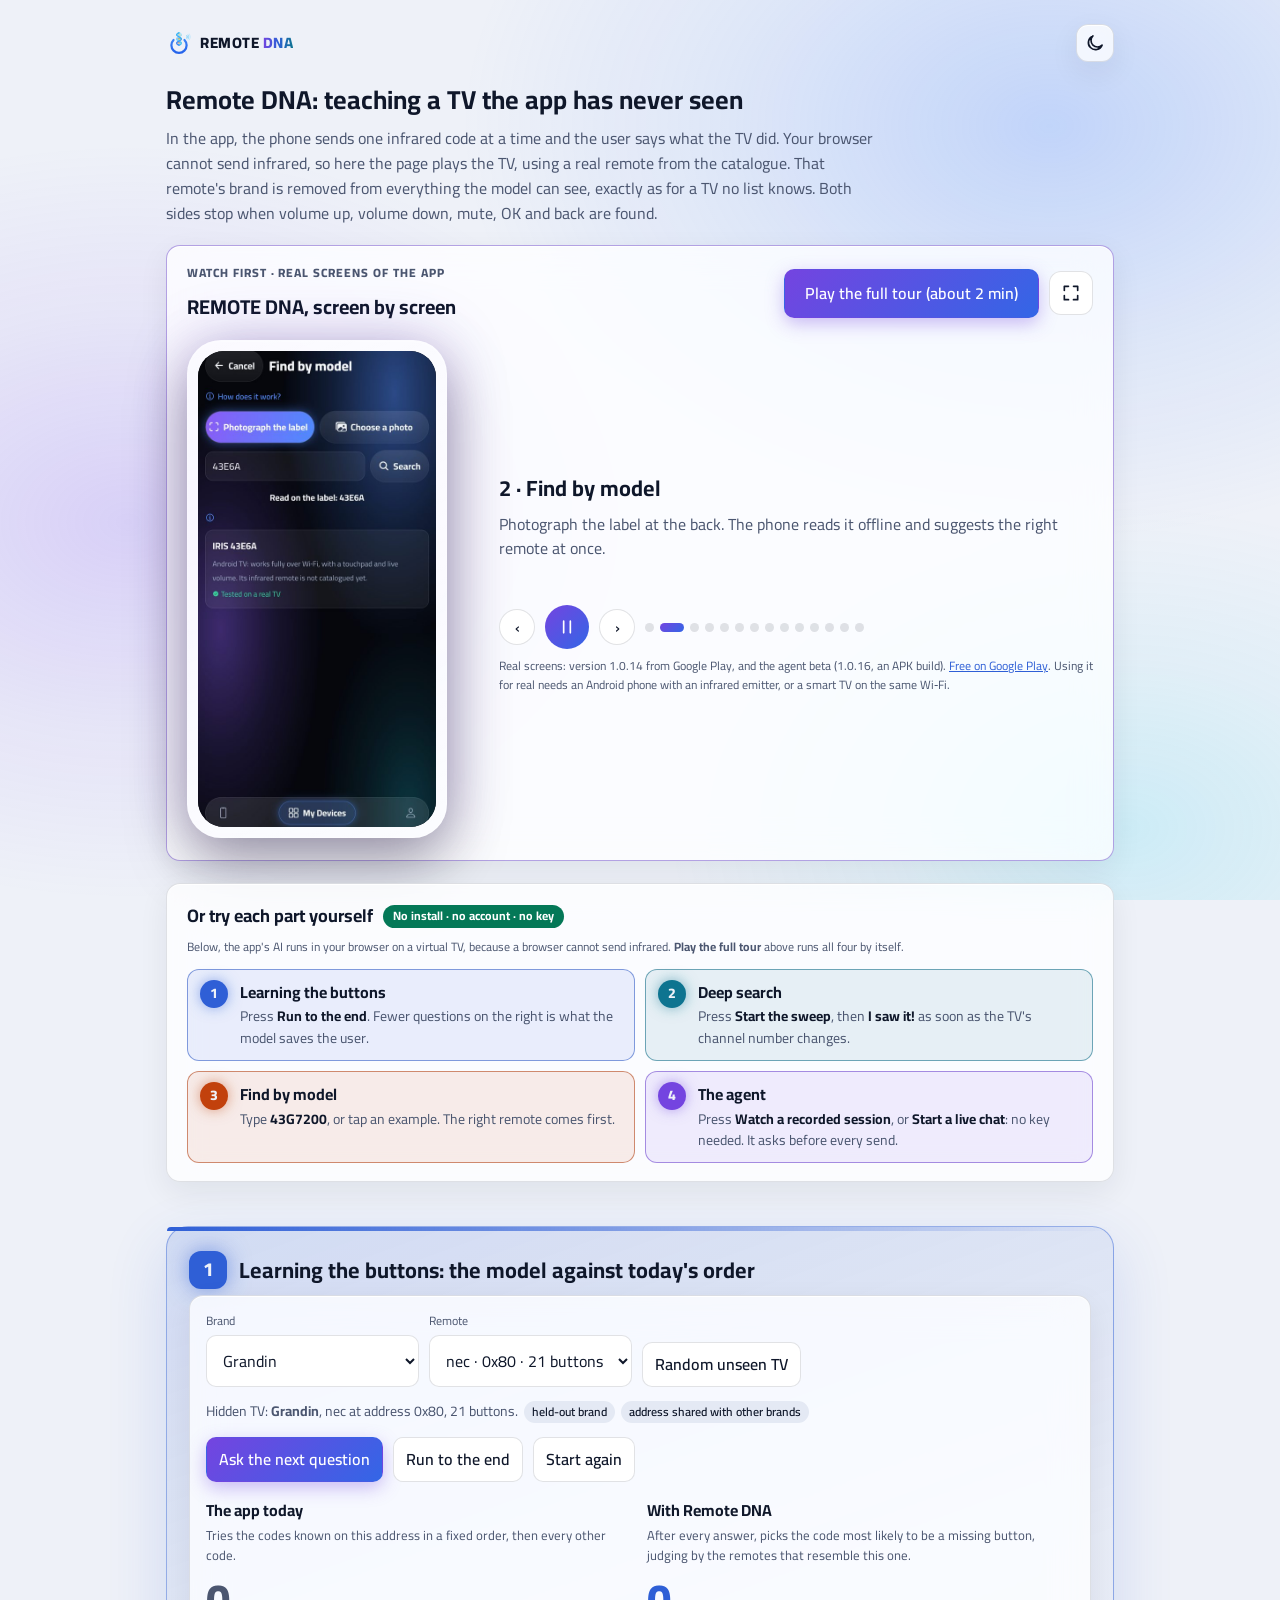
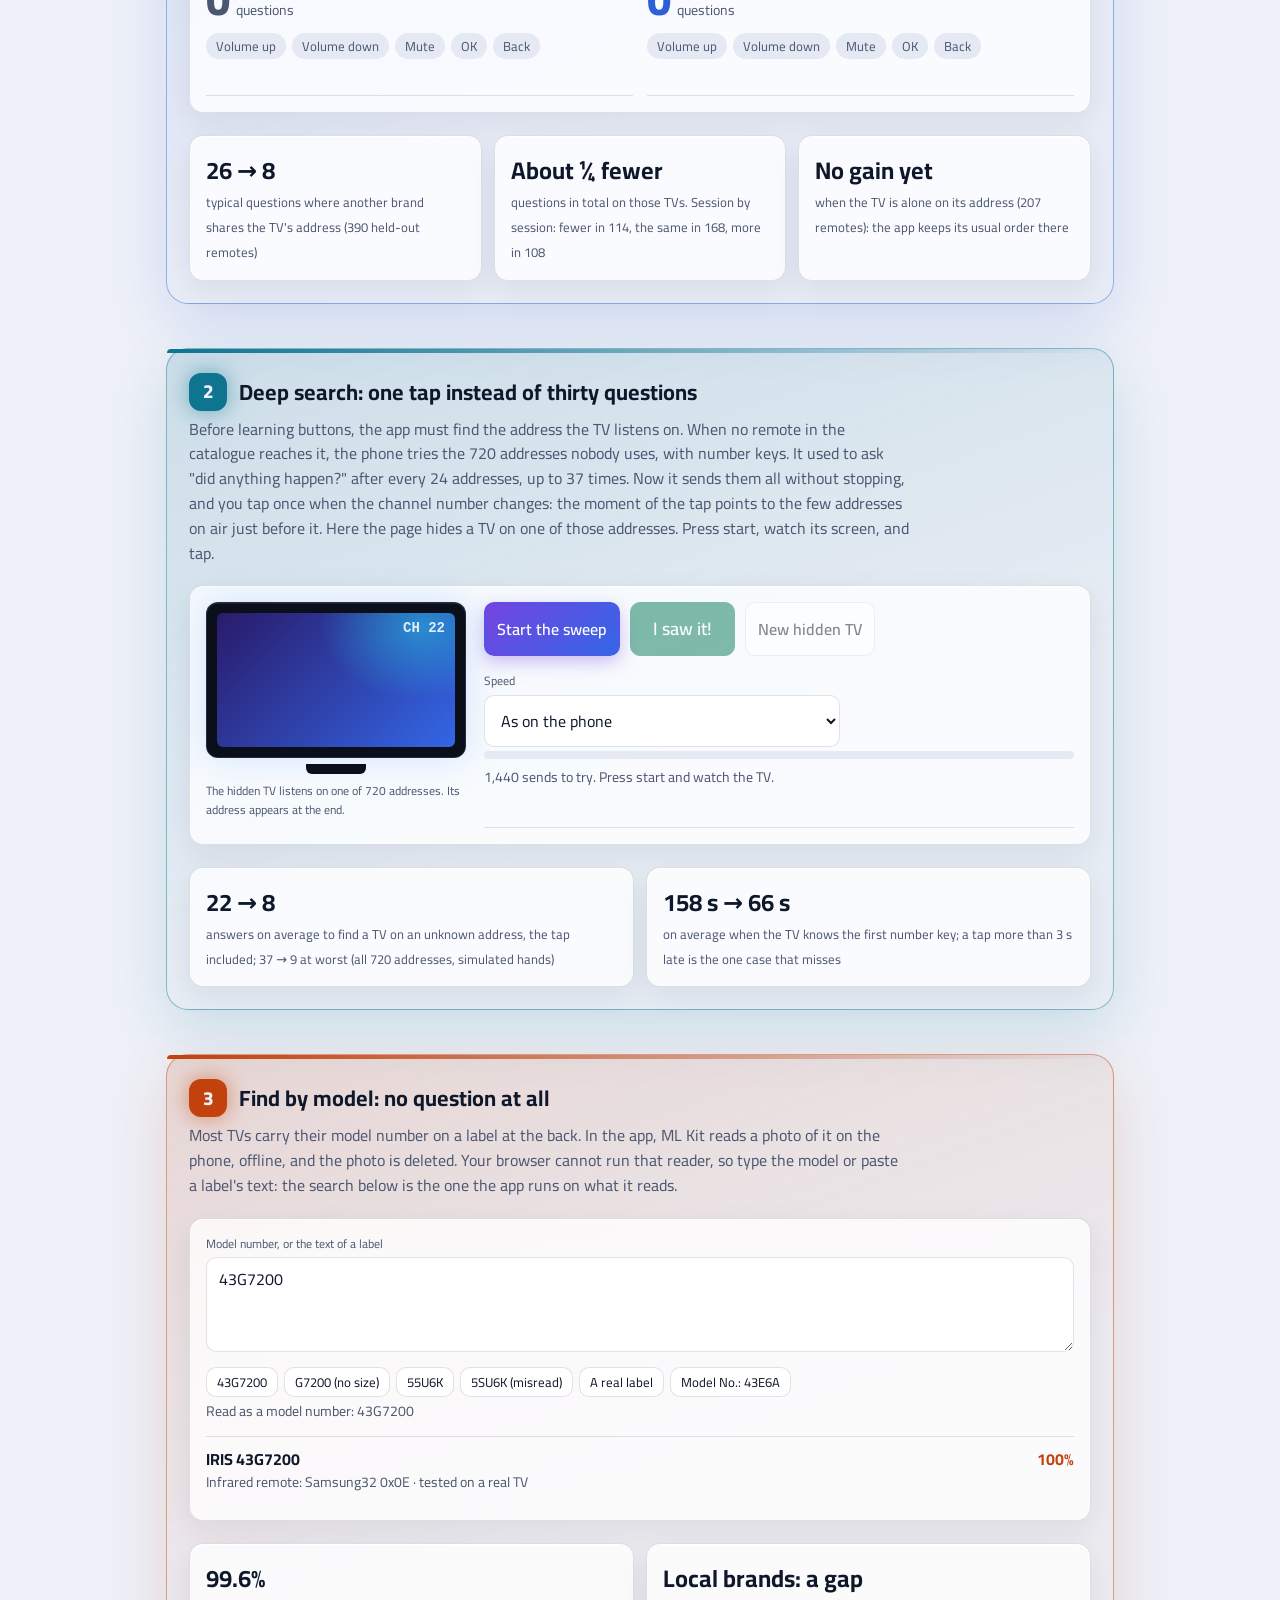
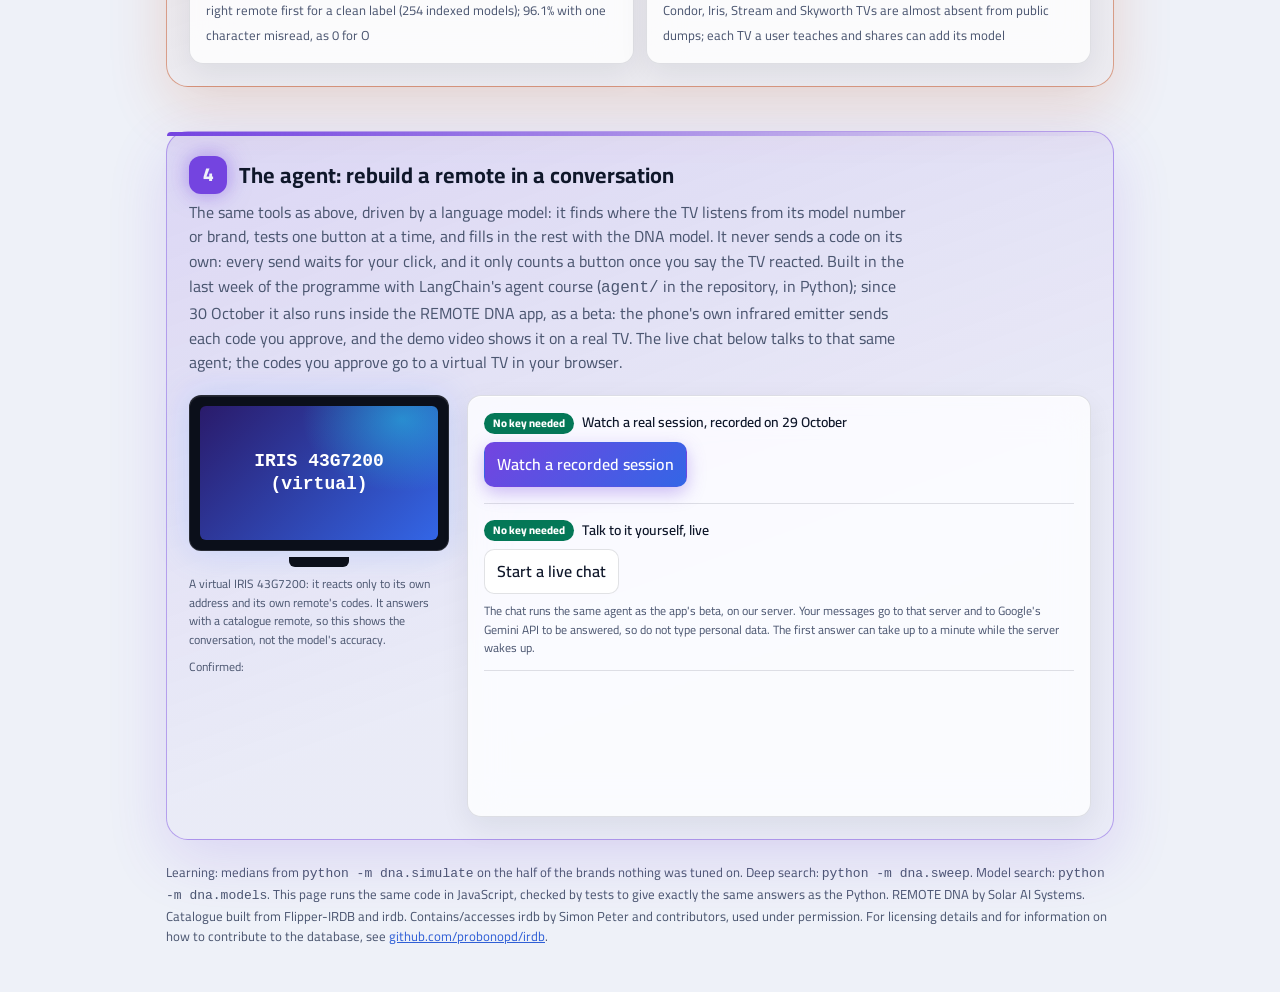
==== commit cce97080: "Demo: the live agent needs no key (it talks to the app's agent on our server); the player loses its " ====
--- a/demo/index.html
+++ b/demo/index.html
@@ -131,8 +131,6 @@
   .player-head h2 { font-size: 20px; margin: 0; }
   .player-actions { display: flex; align-items: center; gap: 10px; }
   .icon-btn { width: 44px; height: 44px; padding: 0; border-radius: 12px; display: inline-grid; place-items: center; }
-  .app-progress { height: 4px; border-radius: 4px; background: var(--line); overflow: hidden; margin: 16px 0 0; }
-  #app-bar { height: 100%; width: 0; background: var(--rd-grad-action); }
   #app-toggle { width: 44px; height: 44px; padding: 0; border-radius: 50%; display: inline-grid; place-items: center;
                 background: var(--rd-grad-action); color: #fff; border: 0; }
   /* full screen: the player alone, larger, on the brand glow */
@@ -260,7 +258,6 @@
           <li hidden><b>13 · Air conditioner</b><span>A dial for the temperature, plus modes, fan and swing, over infrared or Wi‑Fi.</span></li>
           <li hidden><b>14 · Built-in guide</b><span>Every feature explained step by step, in six languages.</span></li>
         </ul>
-        <div class="app-progress"><div id="app-bar"></div></div>
         <div class="app-nav">
           <button id="app-prev" type="button" aria-label="Previous screen">‹</button>
           <button id="app-toggle" type="button" aria-label="Pause"></button>
@@ -286,7 +283,7 @@
       <li class="p3"><span class="n">3</span><div><a href="#model">Find by model</a>
         <p>Type <b>43G7200</b>, or tap an example. The right remote comes first.</p></div></li>
       <li class="p4"><span class="n">4</span><div><a href="#agent">The agent</a>
-        <p>Press <b>Watch a recorded session</b>. It asks before every send, and the TV reacts. Talking to it live is optional.</p></div></li>
+        <p>Press <b>Watch a recorded session</b>, or <b>Start a live chat</b>: no key needed. It asks before every send.</p></div></li>
     </ol>
   </div>
 
@@ -409,9 +406,10 @@
     The same tools as above, driven by a language model: it finds where the TV listens from its model number or
     brand, tests one button at a time, and fills in the rest with the DNA model. It never sends a code on its own:
     every send waits for your click, and it only counts a button once you say the TV reacted. Built in the last
-    week of the programme with LangChain's agent course (<code>agent/</code> in the repository, in Python); this
-    page runs the same tools in JavaScript. Since 30 October it also runs inside the REMOTE DNA app, as a beta:
-    the phone's own infrared emitter sends each code you approve, and the demo video shows it on a real TV.
+    week of the programme with LangChain's agent course (<code>agent/</code> in the repository, in Python); since
+    30 October it also runs inside the REMOTE DNA app, as a beta: the phone's own infrared emitter sends each code
+    you approve, and the demo video shows it on a real TV. The live chat below talks to that same agent; the codes
+    you approve go to a virtual TV in your browser.
   </p>
   <div class="agent-grid">
     <div>
@@ -427,14 +425,11 @@
         <button class="primary" id="a-replay">Watch a recorded session</button>
       </div>
       <div class="agent-opt">
-        <div class="opt"><span class="tag optional">Optional</span> Talk to it yourself, with your own free Gemini key</div>
-        <div class="arow">
-          <input id="a-key" type="password" autocomplete="off" placeholder="Paste a Gemini API key">
-          <button id="a-start">Start live</button>
-        </div>
-        <div class="tv-note">Skip this if you only want to see it work. A free key takes a minute at
-          <a href="https://aistudio.google.com/apikey" target="_blank" rel="noopener">aistudio.google.com/apikey</a> (Google account).
-          It stays in this tab: not saved, sent only to Google's Gemini API. Model: gemini-3.1-flash-lite, free tier.</div>
+        <div class="opt"><span class="tag free">No key needed</span> Talk to it yourself, live</div>
+        <button id="a-start">Start a live chat</button>
+        <div class="tv-note">The chat runs the same agent as the app's beta, on our server. Your messages go to that
+          server and to Google's Gemini API to be answered, so do not type personal data. The first answer can take
+          up to a minute while the server wakes up.</div>
       </div>
       <ul class="alog" id="a-log" style="margin-top:12px"></ul>
       <div id="a-live" hidden>
@@ -580,8 +575,8 @@
 }
 </script>
 <script type="module" src="./extra.js"></script>
-<script type="module" src="./agent-ui.js"></script>
-<script type="module" src="./tour.js?v=4"></script>
+<script type="module" src="./agent-ui.js?v=2"></script>
+<script type="module" src="./tour.js?v=5"></script>
 <div id="tour-bar" role="status" hidden>
   <span id="tour-step">Tour</span><span id="tour-text"></span>
   <button id="tour-stop" type="button">Stop</button>
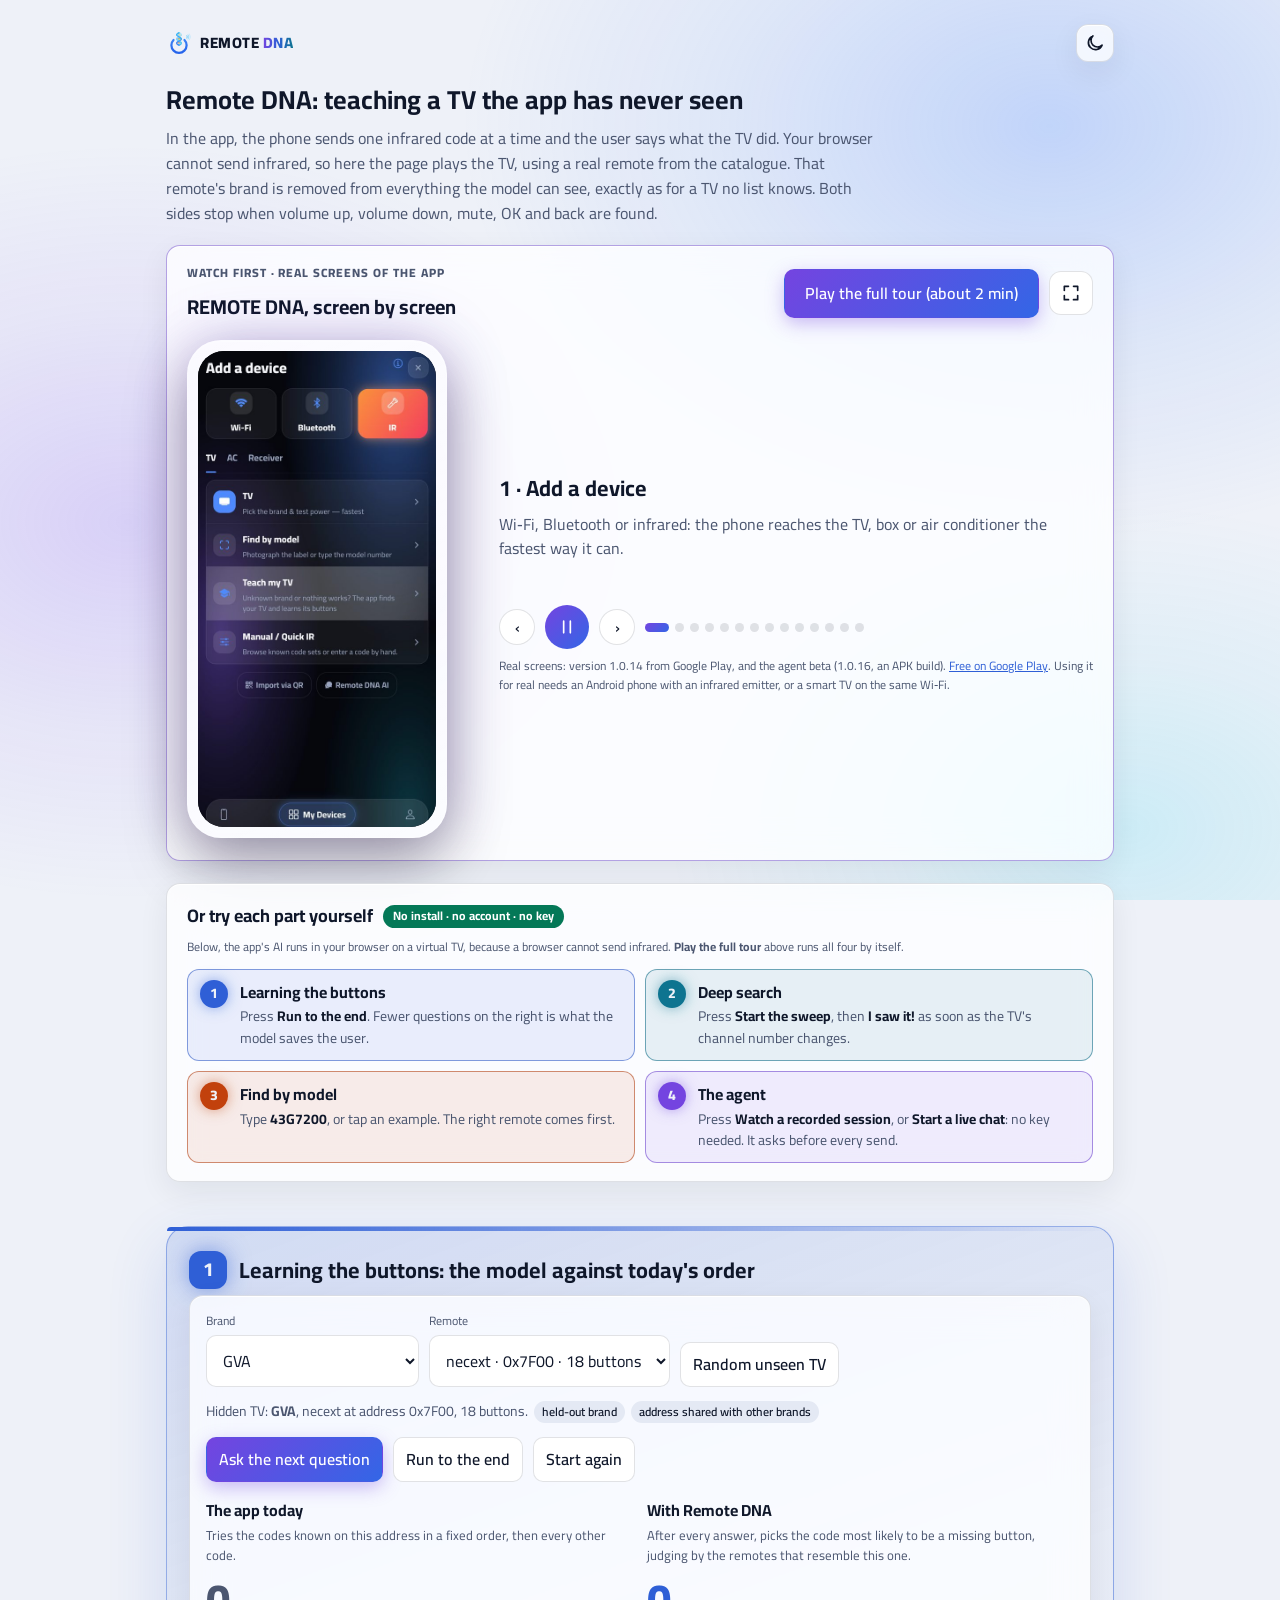
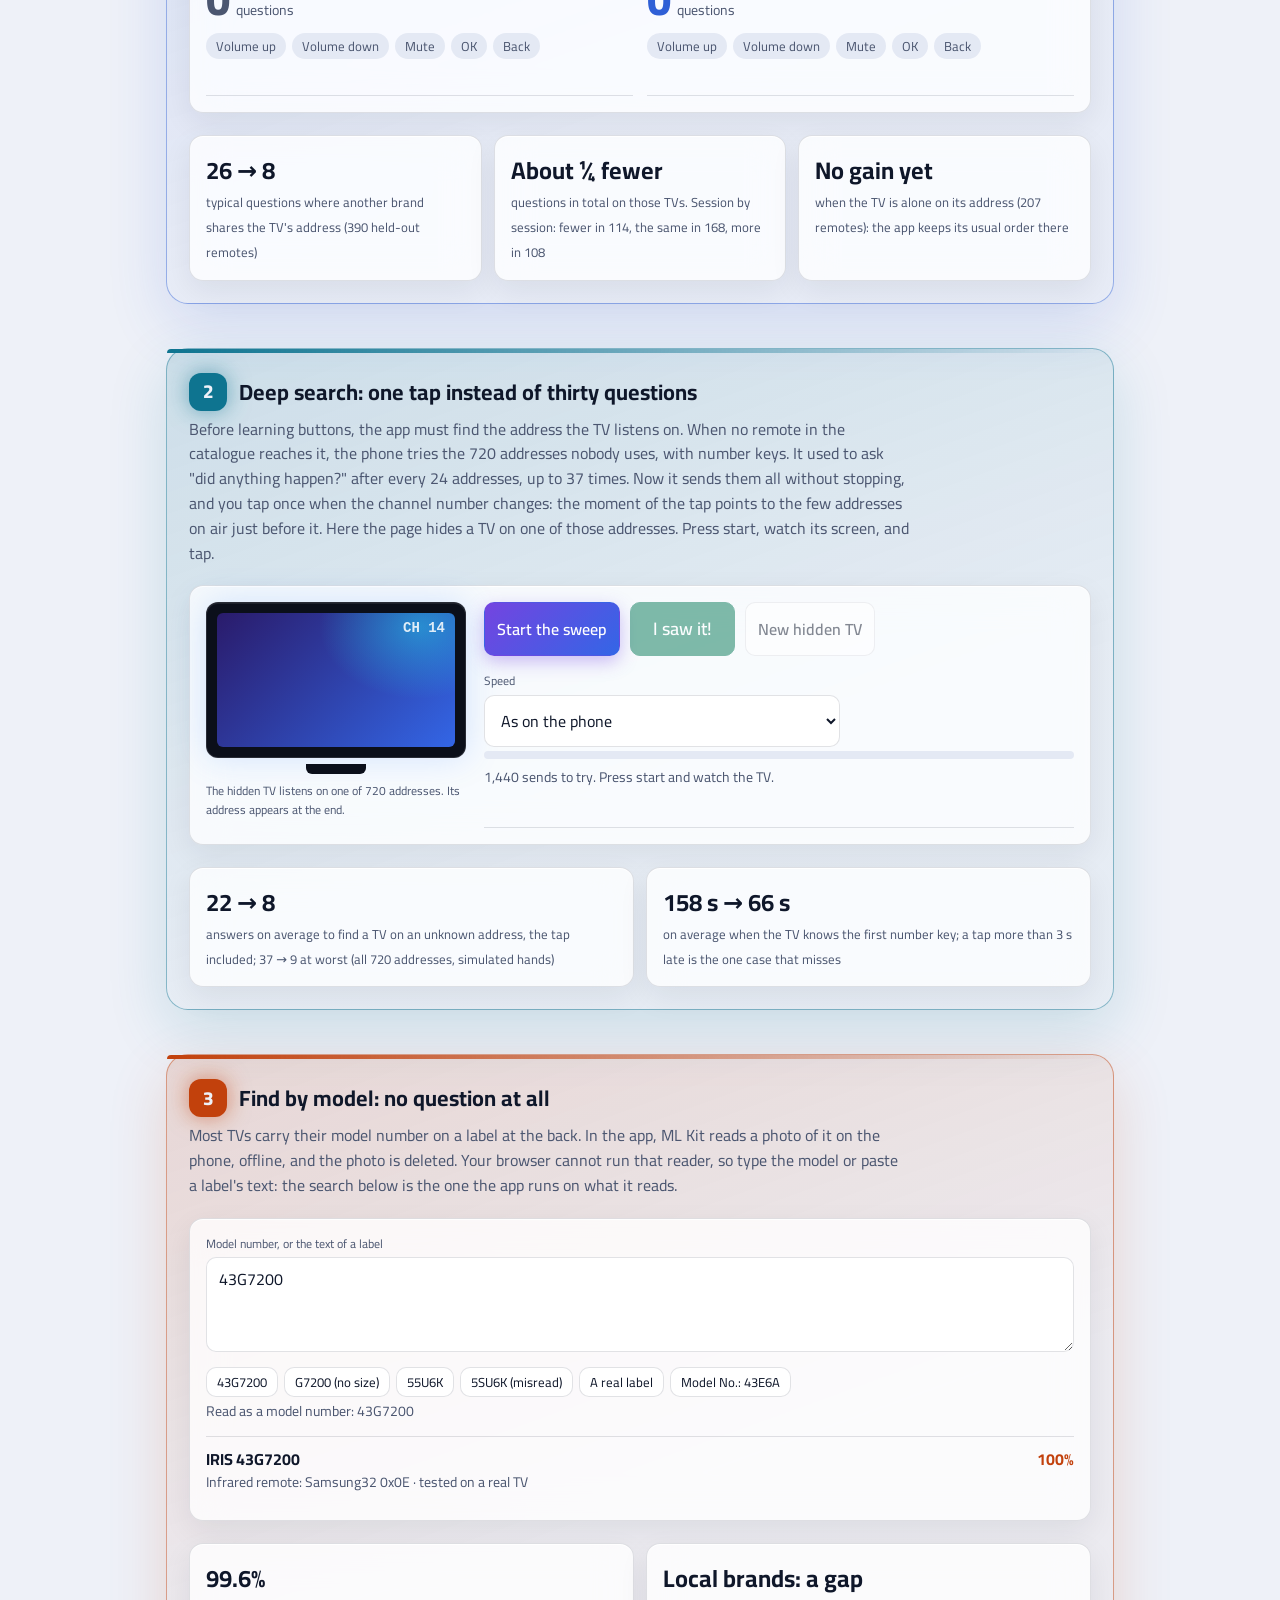
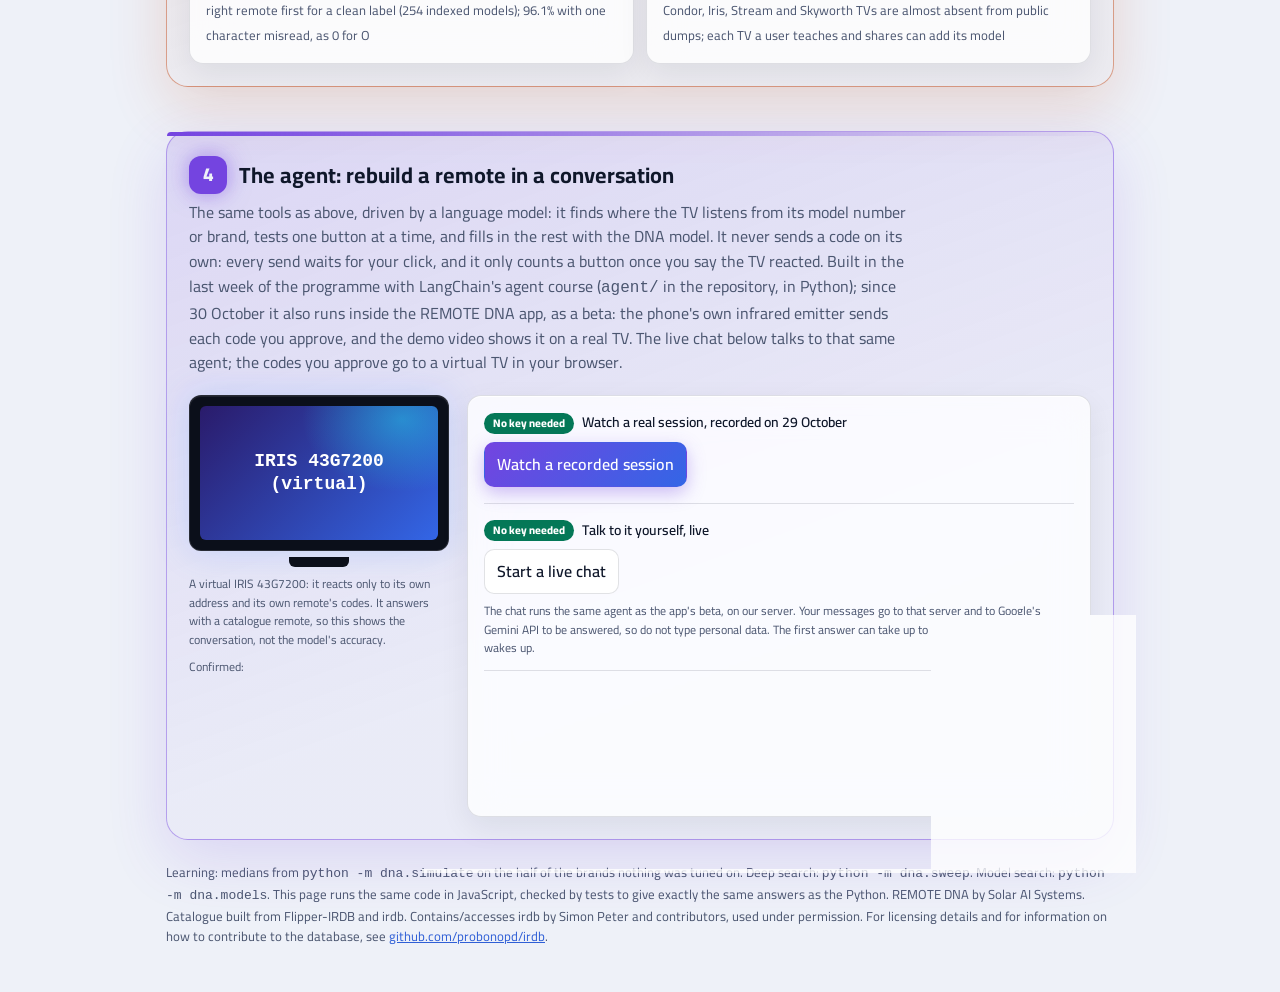
==== commit 87a933d9: "Demo: 'starting the agent' only before the first answer, then a short 'thinking' line Co-Authored-By" ====
--- a/demo/index.html
+++ b/demo/index.html
@@ -575,7 +575,7 @@
 }
 </script>
 <script type="module" src="./extra.js"></script>
-<script type="module" src="./agent-ui.js?v=2"></script>
+<script type="module" src="./agent-ui.js?v=3"></script>
 <script type="module" src="./tour.js?v=5"></script>
 <div id="tour-bar" role="status" hidden>
   <span id="tour-step">Tour</span><span id="tour-text"></span>
